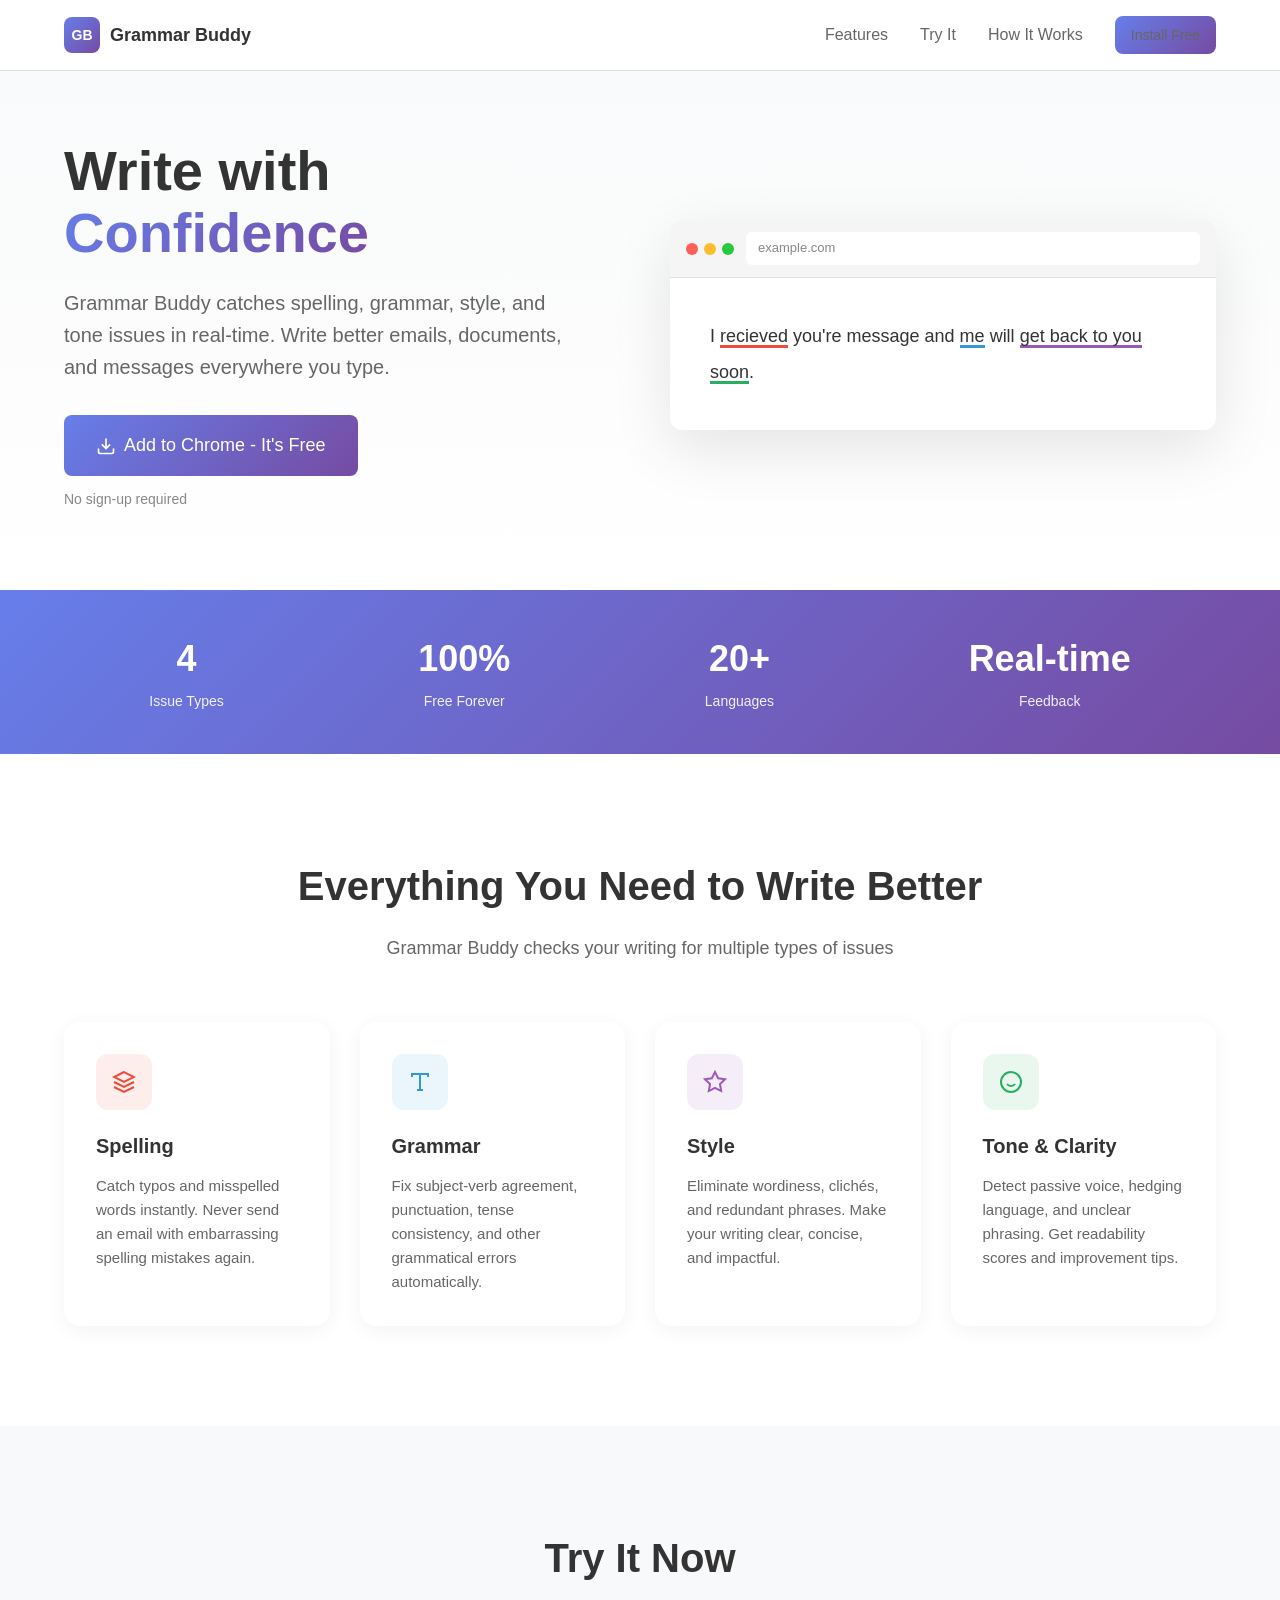
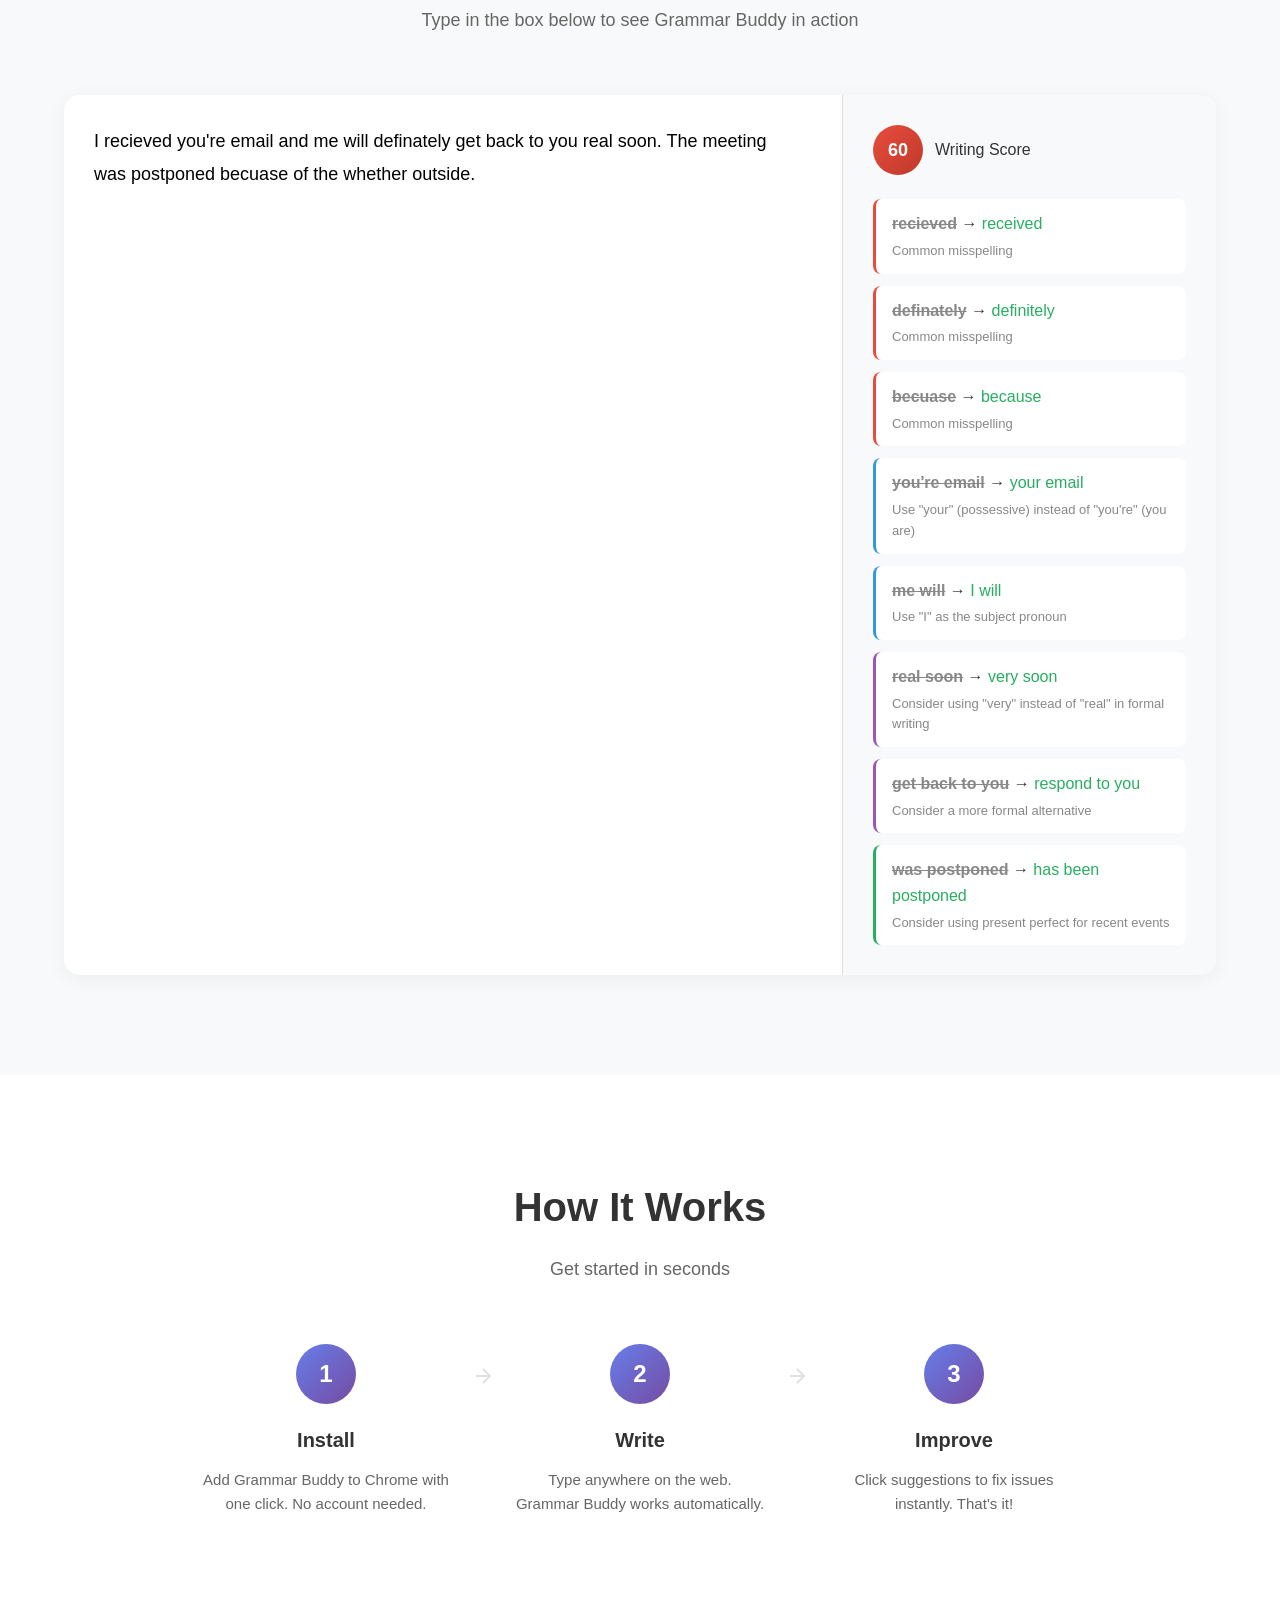
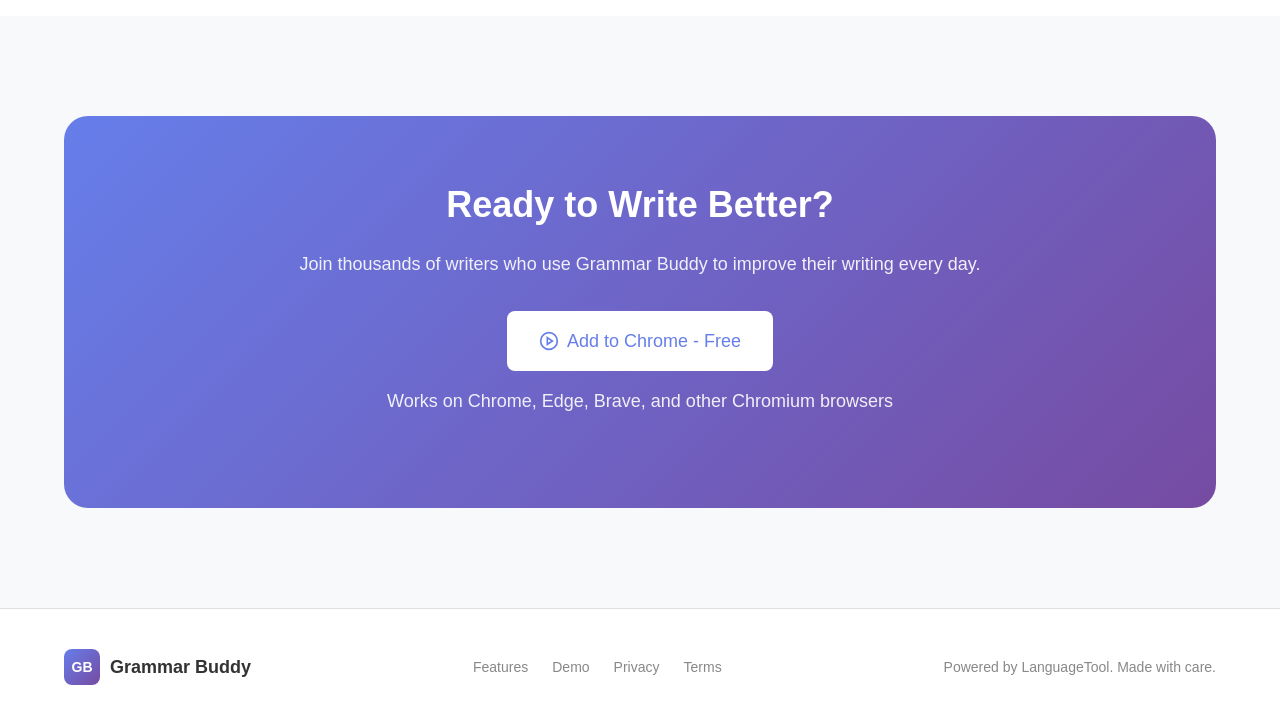
==== index.html @ 0e56cd04 "Fix Vercel deployment: add landing page to root - Copy landing page files to root for Vercel - Add v" ====
<!DOCTYPE html>
<html lang="en">
<head>
  <meta charset="UTF-8">
  <meta name="viewport" content="width=device-width, initial-scale=1.0">
  <meta name="description" content="Grammar Buddy - Your AI-powered writing assistant. Get real-time grammar, spelling, style, and tone suggestions as you type.">
  <title>Grammar Buddy - AI Writing Assistant</title>
  <link rel="stylesheet" href="styles.css">
  <link rel="icon" type="image/svg+xml" href="assets/favicon.svg">
</head>
<body>
  <!-- Navigation -->
  <nav class="navbar">
    <div class="container">
      <div class="nav-brand">
        <span class="nav-logo">GB</span>
        <span class="nav-title">Grammar Buddy</span>
      </div>
      <div class="nav-links">
        <a href="#features">Features</a>
        <a href="#demo">Try It</a>
        <a href="#how-it-works">How It Works</a>
        <a href="#install" class="btn btn-primary btn-sm">Install Free</a>
      </div>
    </div>
  </nav>

  <!-- Hero Section -->
  <header class="hero">
    <div class="container">
      <div class="hero-content">
        <h1 class="hero-title">
          Write with <span class="gradient-text">Confidence</span>
        </h1>
        <p class="hero-subtitle">
          Grammar Buddy catches spelling, grammar, style, and tone issues in real-time.
          Write better emails, documents, and messages everywhere you type.
        </p>
        <div class="hero-cta">
          <a href="#install" class="btn btn-primary btn-lg">
            <svg width="20" height="20" viewBox="0 0 24 24" fill="none" stroke="currentColor" stroke-width="2">
              <path d="M21 15v4a2 2 0 0 1-2 2H5a2 2 0 0 1-2-2v-4"></path>
              <polyline points="7 10 12 15 17 10"></polyline>
              <line x1="12" y1="15" x2="12" y2="3"></line>
            </svg>
            Add to Chrome - It's Free
          </a>
          <span class="hero-note">No sign-up required</span>
        </div>
      </div>
      <div class="hero-visual">
        <div class="browser-mockup">
          <div class="browser-header">
            <div class="browser-dots">
              <span></span><span></span><span></span>
            </div>
            <div class="browser-address">example.com</div>
          </div>
          <div class="browser-content">
            <div class="demo-text">
              <span>I </span><span class="error spelling" data-tooltip="Spelling: Did you mean 'received'?">recieved</span><span> you're message and </span><span class="error grammar" data-tooltip="Grammar: Use 'I' instead of 'me'">me</span><span> will </span><span class="error style" data-tooltip="Style: Consider 'respond' instead">get back to you</span><span> </span><span class="error tone" data-tooltip="Tone: Add urgency">soon</span><span>.</span>
            </div>
          </div>
        </div>
      </div>
    </div>
  </header>

  <!-- Stats Bar -->
  <section class="stats-bar">
    <div class="container">
      <div class="stat">
        <span class="stat-number">4</span>
        <span class="stat-label">Issue Types</span>
      </div>
      <div class="stat">
        <span class="stat-number">100%</span>
        <span class="stat-label">Free Forever</span>
      </div>
      <div class="stat">
        <span class="stat-number">20+</span>
        <span class="stat-label">Languages</span>
      </div>
      <div class="stat">
        <span class="stat-number">Real-time</span>
        <span class="stat-label">Feedback</span>
      </div>
    </div>
  </section>

  <!-- Features Section -->
  <section id="features" class="features">
    <div class="container">
      <div class="section-header">
        <h2>Everything You Need to Write Better</h2>
        <p>Grammar Buddy checks your writing for multiple types of issues</p>
      </div>
      <div class="features-grid">
        <div class="feature-card">
          <div class="feature-icon spelling">
            <svg width="24" height="24" viewBox="0 0 24 24" fill="none" stroke="currentColor" stroke-width="2">
              <path d="M12 2L2 7l10 5 10-5-10-5z"></path>
              <path d="M2 17l10 5 10-5"></path>
              <path d="M2 12l10 5 10-5"></path>
            </svg>
          </div>
          <h3>Spelling</h3>
          <p>Catch typos and misspelled words instantly. Never send an email with embarrassing spelling mistakes again.</p>
        </div>
        <div class="feature-card">
          <div class="feature-icon grammar">
            <svg width="24" height="24" viewBox="0 0 24 24" fill="none" stroke="currentColor" stroke-width="2">
              <polyline points="4 7 4 4 20 4 20 7"></polyline>
              <line x1="9" y1="20" x2="15" y2="20"></line>
              <line x1="12" y1="4" x2="12" y2="20"></line>
            </svg>
          </div>
          <h3>Grammar</h3>
          <p>Fix subject-verb agreement, punctuation, tense consistency, and other grammatical errors automatically.</p>
        </div>
        <div class="feature-card">
          <div class="feature-icon style">
            <svg width="24" height="24" viewBox="0 0 24 24" fill="none" stroke="currentColor" stroke-width="2">
              <polygon points="12 2 15.09 8.26 22 9.27 17 14.14 18.18 21.02 12 17.77 5.82 21.02 7 14.14 2 9.27 8.91 8.26 12 2"></polygon>
            </svg>
          </div>
          <h3>Style</h3>
          <p>Eliminate wordiness, clichés, and redundant phrases. Make your writing clear, concise, and impactful.</p>
        </div>
        <div class="feature-card">
          <div class="feature-icon tone">
            <svg width="24" height="24" viewBox="0 0 24 24" fill="none" stroke="currentColor" stroke-width="2">
              <circle cx="12" cy="12" r="10"></circle>
              <path d="M8 14s1.5 2 4 2 4-2 4-2"></path>
              <line x1="9" y1="9" x2="9.01" y2="9"></line>
              <line x1="15" y1="9" x2="15.01" y2="9"></line>
            </svg>
          </div>
          <h3>Tone & Clarity</h3>
          <p>Detect passive voice, hedging language, and unclear phrasing. Get readability scores and improvement tips.</p>
        </div>
      </div>
    </div>
  </section>

  <!-- Interactive Demo -->
  <section id="demo" class="demo-section">
    <div class="container">
      <div class="section-header">
        <h2>Try It Now</h2>
        <p>Type in the box below to see Grammar Buddy in action</p>
      </div>
      <div class="demo-container">
        <div class="demo-editor">
          <textarea id="demoInput" placeholder="Start typing here to see grammar suggestions...">I recieved you're email and me will definately get back to you real soon. The meeting was postponed becuase of the whether outside.</textarea>
        </div>
        <div class="demo-results">
          <div class="results-header">
            <div class="score-badge" id="demoScore">85</div>
            <span>Writing Score</span>
          </div>
          <div class="results-list" id="resultsList">
            <!-- Results populated by JS -->
          </div>
        </div>
      </div>
    </div>
  </section>

  <!-- How It Works -->
  <section id="how-it-works" class="how-it-works">
    <div class="container">
      <div class="section-header">
        <h2>How It Works</h2>
        <p>Get started in seconds</p>
      </div>
      <div class="steps">
        <div class="step">
          <div class="step-number">1</div>
          <h3>Install</h3>
          <p>Add Grammar Buddy to Chrome with one click. No account needed.</p>
        </div>
        <div class="step-arrow">
          <svg width="24" height="24" viewBox="0 0 24 24" fill="none" stroke="currentColor" stroke-width="2">
            <line x1="5" y1="12" x2="19" y2="12"></line>
            <polyline points="12 5 19 12 12 19"></polyline>
          </svg>
        </div>
        <div class="step">
          <div class="step-number">2</div>
          <h3>Write</h3>
          <p>Type anywhere on the web. Grammar Buddy works automatically.</p>
        </div>
        <div class="step-arrow">
          <svg width="24" height="24" viewBox="0 0 24 24" fill="none" stroke="currentColor" stroke-width="2">
            <line x1="5" y1="12" x2="19" y2="12"></line>
            <polyline points="12 5 19 12 12 19"></polyline>
          </svg>
        </div>
        <div class="step">
          <div class="step-number">3</div>
          <h3>Improve</h3>
          <p>Click suggestions to fix issues instantly. That's it!</p>
        </div>
      </div>
    </div>
  </section>

  <!-- Install CTA -->
  <section id="install" class="install-section">
    <div class="container">
      <div class="install-card">
        <h2>Ready to Write Better?</h2>
        <p>Join thousands of writers who use Grammar Buddy to improve their writing every day.</p>
        <a href="#" class="btn btn-primary btn-lg" id="installBtn">
          <svg width="20" height="20" viewBox="0 0 24 24" fill="none" stroke="currentColor" stroke-width="2">
            <circle cx="12" cy="12" r="10"></circle>
            <polygon points="10 8 16 12 10 16 10 8"></polygon>
          </svg>
          Add to Chrome - Free
        </a>
        <p class="install-note">Works on Chrome, Edge, Brave, and other Chromium browsers</p>
      </div>
    </div>
  </section>

  <!-- Footer -->
  <footer class="footer">
    <div class="container">
      <div class="footer-content">
        <div class="footer-brand">
          <span class="nav-logo">GB</span>
          <span class="nav-title">Grammar Buddy</span>
        </div>
        <div class="footer-links">
          <a href="#features">Features</a>
          <a href="#demo">Demo</a>
          <a href="#">Privacy</a>
          <a href="#">Terms</a>
        </div>
        <div class="footer-copy">
          <p>Powered by LanguageTool. Made with care.</p>
        </div>
      </div>
    </div>
  </footer>

  <script src="script.js"></script>
</body>
</html>
---- styles.css ----
/* Grammar Buddy Landing Page Styles */

:root {
  --primary: #667eea;
  --primary-dark: #764ba2;
  --spelling: #e74c3c;
  --grammar: #3498db;
  --style: #9b59b6;
  --tone: #27ae60;
  --text: #333;
  --text-light: #666;
  --text-muted: #888;
  --bg: #ffffff;
  --bg-alt: #f8f9fa;
  --border: #e0e0e0;
}

* {
  margin: 0;
  padding: 0;
  box-sizing: border-box;
}

html {
  scroll-behavior: smooth;
}

body {
  font-family: -apple-system, BlinkMacSystemFont, 'Segoe UI', Roboto, Oxygen, Ubuntu, sans-serif;
  color: var(--text);
  line-height: 1.6;
  background: var(--bg);
}

.container {
  max-width: 1200px;
  margin: 0 auto;
  padding: 0 24px;
}

/* Buttons */
.btn {
  display: inline-flex;
  align-items: center;
  gap: 8px;
  padding: 12px 24px;
  border-radius: 8px;
  font-size: 16px;
  font-weight: 500;
  text-decoration: none;
  cursor: pointer;
  transition: all 0.2s ease;
  border: none;
}

.btn-primary {
  background: linear-gradient(135deg, var(--primary), var(--primary-dark));
  color: white;
}

.btn-primary:hover {
  transform: translateY(-2px);
  box-shadow: 0 8px 24px rgba(102, 126, 234, 0.4);
}

.btn-lg {
  padding: 16px 32px;
  font-size: 18px;
}

.btn-sm {
  padding: 8px 16px;
  font-size: 14px;
}

.gradient-text {
  background: linear-gradient(135deg, var(--primary), var(--primary-dark));
  -webkit-background-clip: text;
  -webkit-text-fill-color: transparent;
  background-clip: text;
}

/* Navigation */
.navbar {
  position: fixed;
  top: 0;
  left: 0;
  right: 0;
  background: rgba(255, 255, 255, 0.95);
  backdrop-filter: blur(10px);
  z-index: 1000;
  border-bottom: 1px solid var(--border);
}

.navbar .container {
  display: flex;
  justify-content: space-between;
  align-items: center;
  height: 70px;
}

.nav-brand {
  display: flex;
  align-items: center;
  gap: 10px;
}

.nav-logo {
  width: 36px;
  height: 36px;
  background: linear-gradient(135deg, var(--primary), var(--primary-dark));
  border-radius: 8px;
  display: flex;
  align-items: center;
  justify-content: center;
  color: white;
  font-weight: 700;
  font-size: 14px;
}

.nav-title {
  font-size: 18px;
  font-weight: 600;
}

.nav-links {
  display: flex;
  align-items: center;
  gap: 32px;
}

.nav-links a {
  text-decoration: none;
  color: var(--text-light);
  font-weight: 500;
  transition: color 0.2s ease;
}

.nav-links a:hover {
  color: var(--primary);
}

/* Hero */
.hero {
  padding: 140px 0 80px;
  background: linear-gradient(180deg, var(--bg-alt) 0%, var(--bg) 100%);
}

.hero .container {
  display: grid;
  grid-template-columns: 1fr 1fr;
  gap: 60px;
  align-items: center;
}

.hero-title {
  font-size: 56px;
  font-weight: 700;
  line-height: 1.1;
  margin-bottom: 24px;
}

.hero-subtitle {
  font-size: 20px;
  color: var(--text-light);
  margin-bottom: 32px;
  max-width: 500px;
}

.hero-cta {
  display: flex;
  flex-direction: column;
  align-items: flex-start;
  gap: 12px;
}

.hero-note {
  font-size: 14px;
  color: var(--text-muted);
}

/* Browser Mockup */
.browser-mockup {
  background: white;
  border-radius: 12px;
  box-shadow: 0 20px 60px rgba(0, 0, 0, 0.1);
  overflow: hidden;
}

.browser-header {
  background: #f5f5f5;
  padding: 12px 16px;
  display: flex;
  align-items: center;
  gap: 12px;
  border-bottom: 1px solid var(--border);
}

.browser-dots {
  display: flex;
  gap: 6px;
}

.browser-dots span {
  width: 12px;
  height: 12px;
  border-radius: 50%;
  background: #ddd;
}

.browser-dots span:nth-child(1) { background: #ff5f56; }
.browser-dots span:nth-child(2) { background: #ffbd2e; }
.browser-dots span:nth-child(3) { background: #27c93f; }

.browser-address {
  flex: 1;
  background: white;
  padding: 6px 12px;
  border-radius: 6px;
  font-size: 13px;
  color: var(--text-muted);
}

.browser-content {
  padding: 40px;
}

.demo-text {
  font-size: 18px;
  line-height: 2;
}

.demo-text .error {
  position: relative;
  cursor: pointer;
  padding-bottom: 2px;
}

.demo-text .error.spelling {
  background: linear-gradient(to bottom, transparent 85%, var(--spelling) 85%);
}

.demo-text .error.grammar {
  background: linear-gradient(to bottom, transparent 85%, var(--grammar) 85%);
}

.demo-text .error.style {
  background: linear-gradient(to bottom, transparent 85%, var(--style) 85%);
}

.demo-text .error.tone {
  background: linear-gradient(to bottom, transparent 85%, var(--tone) 85%);
}

.demo-text .error::after {
  content: attr(data-tooltip);
  position: absolute;
  bottom: 100%;
  left: 50%;
  transform: translateX(-50%);
  background: #333;
  color: white;
  padding: 8px 12px;
  border-radius: 6px;
  font-size: 13px;
  white-space: nowrap;
  opacity: 0;
  visibility: hidden;
  transition: all 0.2s ease;
  z-index: 10;
}

.demo-text .error:hover::after {
  opacity: 1;
  visibility: visible;
  bottom: calc(100% + 8px);
}

/* Stats Bar */
.stats-bar {
  background: linear-gradient(135deg, var(--primary), var(--primary-dark));
  padding: 40px 0;
}

.stats-bar .container {
  display: flex;
  justify-content: space-around;
  flex-wrap: wrap;
  gap: 24px;
}

.stat {
  text-align: center;
  color: white;
}

.stat-number {
  display: block;
  font-size: 36px;
  font-weight: 700;
}

.stat-label {
  font-size: 14px;
  opacity: 0.9;
}

/* Features */
.features {
  padding: 100px 0;
}

.section-header {
  text-align: center;
  margin-bottom: 60px;
}

.section-header h2 {
  font-size: 40px;
  font-weight: 700;
  margin-bottom: 16px;
}

.section-header p {
  font-size: 18px;
  color: var(--text-light);
}

.features-grid {
  display: grid;
  grid-template-columns: repeat(4, 1fr);
  gap: 30px;
}

.feature-card {
  background: white;
  padding: 32px;
  border-radius: 16px;
  box-shadow: 0 4px 20px rgba(0, 0, 0, 0.05);
  transition: transform 0.2s ease, box-shadow 0.2s ease;
}

.feature-card:hover {
  transform: translateY(-5px);
  box-shadow: 0 8px 30px rgba(0, 0, 0, 0.1);
}

.feature-icon {
  width: 56px;
  height: 56px;
  border-radius: 12px;
  display: flex;
  align-items: center;
  justify-content: center;
  margin-bottom: 20px;
}

.feature-icon.spelling { background: rgba(231, 76, 60, 0.1); color: var(--spelling); }
.feature-icon.grammar { background: rgba(52, 152, 219, 0.1); color: var(--grammar); }
.feature-icon.style { background: rgba(155, 89, 182, 0.1); color: var(--style); }
.feature-icon.tone { background: rgba(39, 174, 96, 0.1); color: var(--tone); }

.feature-card h3 {
  font-size: 20px;
  margin-bottom: 12px;
}

.feature-card p {
  font-size: 15px;
  color: var(--text-light);
  line-height: 1.6;
}

/* Demo Section */
.demo-section {
  padding: 100px 0;
  background: var(--bg-alt);
}

.demo-container {
  display: grid;
  grid-template-columns: 2fr 1fr;
  gap: 30px;
  background: white;
  border-radius: 16px;
  overflow: hidden;
  box-shadow: 0 4px 20px rgba(0, 0, 0, 0.05);
}

.demo-editor {
  padding: 0;
}

.demo-editor textarea {
  width: 100%;
  height: 300px;
  padding: 30px;
  border: none;
  font-size: 18px;
  line-height: 1.8;
  resize: none;
  font-family: inherit;
}

.demo-editor textarea:focus {
  outline: none;
}

.demo-results {
  background: var(--bg-alt);
  padding: 30px;
  border-left: 1px solid var(--border);
}

.results-header {
  display: flex;
  align-items: center;
  gap: 12px;
  margin-bottom: 24px;
}

.score-badge {
  width: 50px;
  height: 50px;
  background: linear-gradient(135deg, var(--primary), var(--primary-dark));
  border-radius: 50%;
  display: flex;
  align-items: center;
  justify-content: center;
  color: white;
  font-weight: 700;
  font-size: 18px;
}

.results-list {
  display: flex;
  flex-direction: column;
  gap: 12px;
}

.result-item {
  background: white;
  padding: 12px 16px;
  border-radius: 8px;
  border-left: 3px solid;
  cursor: pointer;
  transition: transform 0.2s ease;
}

.result-item:hover {
  transform: translateX(4px);
}

.result-item.spelling { border-left-color: var(--spelling); }
.result-item.grammar { border-left-color: var(--grammar); }
.result-item.style { border-left-color: var(--style); }
.result-item.tone { border-left-color: var(--tone); }

.result-item .error-word {
  font-weight: 600;
  text-decoration: line-through;
  color: var(--text-muted);
}

.result-item .suggestion {
  color: var(--tone);
  font-weight: 500;
}

.result-item .message {
  font-size: 13px;
  color: var(--text-muted);
  margin-top: 4px;
}

/* How It Works */
.how-it-works {
  padding: 100px 0;
}

.steps {
  display: flex;
  justify-content: center;
  align-items: flex-start;
  gap: 20px;
}

.step {
  text-align: center;
  max-width: 250px;
}

.step-number {
  width: 60px;
  height: 60px;
  background: linear-gradient(135deg, var(--primary), var(--primary-dark));
  border-radius: 50%;
  display: flex;
  align-items: center;
  justify-content: center;
  color: white;
  font-size: 24px;
  font-weight: 700;
  margin: 0 auto 20px;
}

.step h3 {
  font-size: 20px;
  margin-bottom: 12px;
}

.step p {
  font-size: 15px;
  color: var(--text-light);
}

.step-arrow {
  display: flex;
  align-items: center;
  padding-top: 20px;
  color: var(--border);
}

/* Install Section */
.install-section {
  padding: 100px 0;
  background: var(--bg-alt);
}

.install-card {
  background: linear-gradient(135deg, var(--primary), var(--primary-dark));
  padding: 60px;
  border-radius: 24px;
  text-align: center;
  color: white;
}

.install-card h2 {
  font-size: 36px;
  margin-bottom: 16px;
}

.install-card > p {
  font-size: 18px;
  opacity: 0.9;
  margin-bottom: 32px;
}

.install-card .btn {
  background: white;
  color: var(--primary);
}

.install-card .btn:hover {
  box-shadow: 0 8px 24px rgba(0, 0, 0, 0.2);
}

.install-note {
  font-size: 14px;
  opacity: 0.8;
  margin-top: 16px;
}

/* Footer */
.footer {
  padding: 40px 0;
  border-top: 1px solid var(--border);
}

.footer-content {
  display: flex;
  justify-content: space-between;
  align-items: center;
  flex-wrap: wrap;
  gap: 24px;
}

.footer-brand {
  display: flex;
  align-items: center;
  gap: 10px;
}

.footer-links {
  display: flex;
  gap: 24px;
}

.footer-links a {
  text-decoration: none;
  color: var(--text-muted);
  font-size: 14px;
  transition: color 0.2s ease;
}

.footer-links a:hover {
  color: var(--primary);
}

.footer-copy {
  font-size: 14px;
  color: var(--text-muted);
}

/* Responsive */
@media (max-width: 1024px) {
  .features-grid {
    grid-template-columns: repeat(2, 1fr);
  }

  .demo-container {
    grid-template-columns: 1fr;
  }

  .demo-results {
    border-left: none;
    border-top: 1px solid var(--border);
  }
}

@media (max-width: 768px) {
  .hero .container {
    grid-template-columns: 1fr;
    text-align: center;
  }

  .hero-title {
    font-size: 40px;
  }

  .hero-subtitle {
    margin-left: auto;
    margin-right: auto;
  }

  .hero-cta {
    align-items: center;
  }

  .hero-visual {
    display: none;
  }

  .nav-links a:not(.btn) {
    display: none;
  }

  .features-grid {
    grid-template-columns: 1fr;
  }

  .steps {
    flex-direction: column;
    align-items: center;
  }

  .step-arrow {
    transform: rotate(90deg);
    padding: 10px 0;
  }

  .footer-content {
    flex-direction: column;
    text-align: center;
  }
}
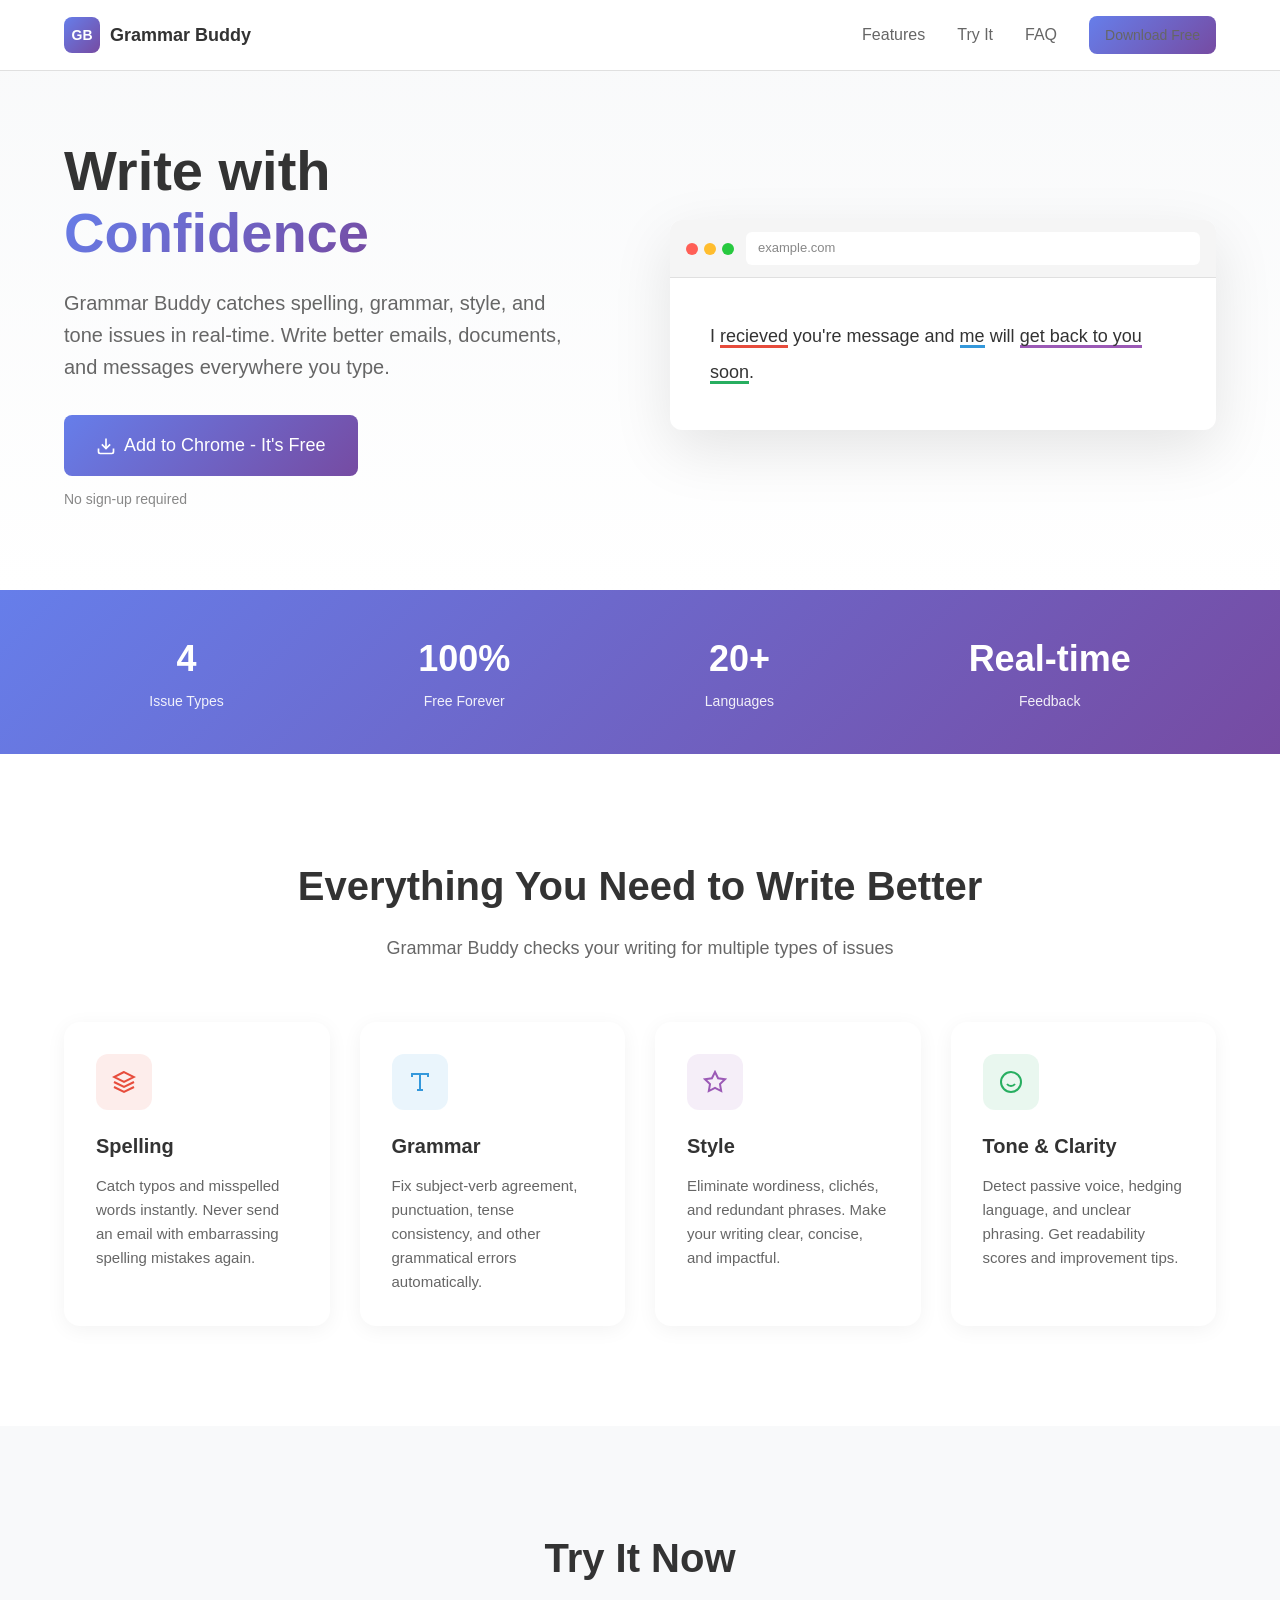
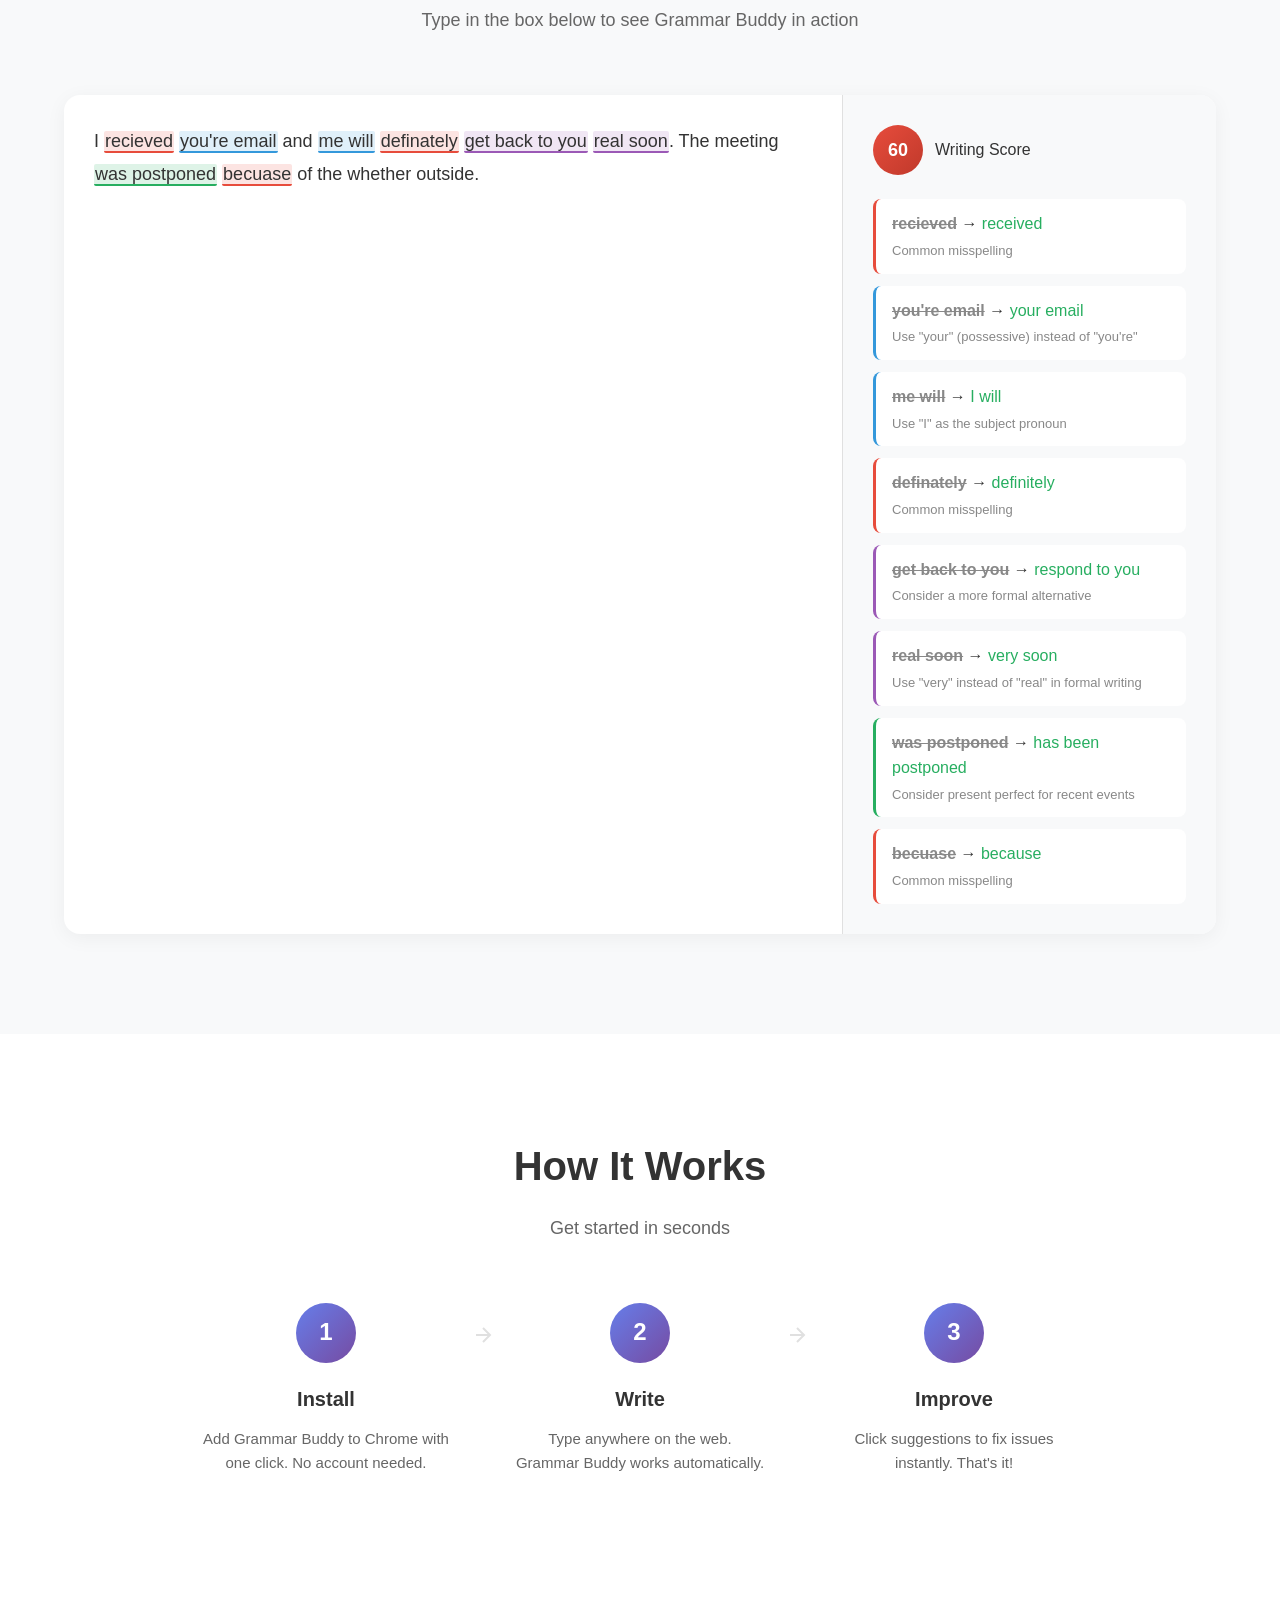
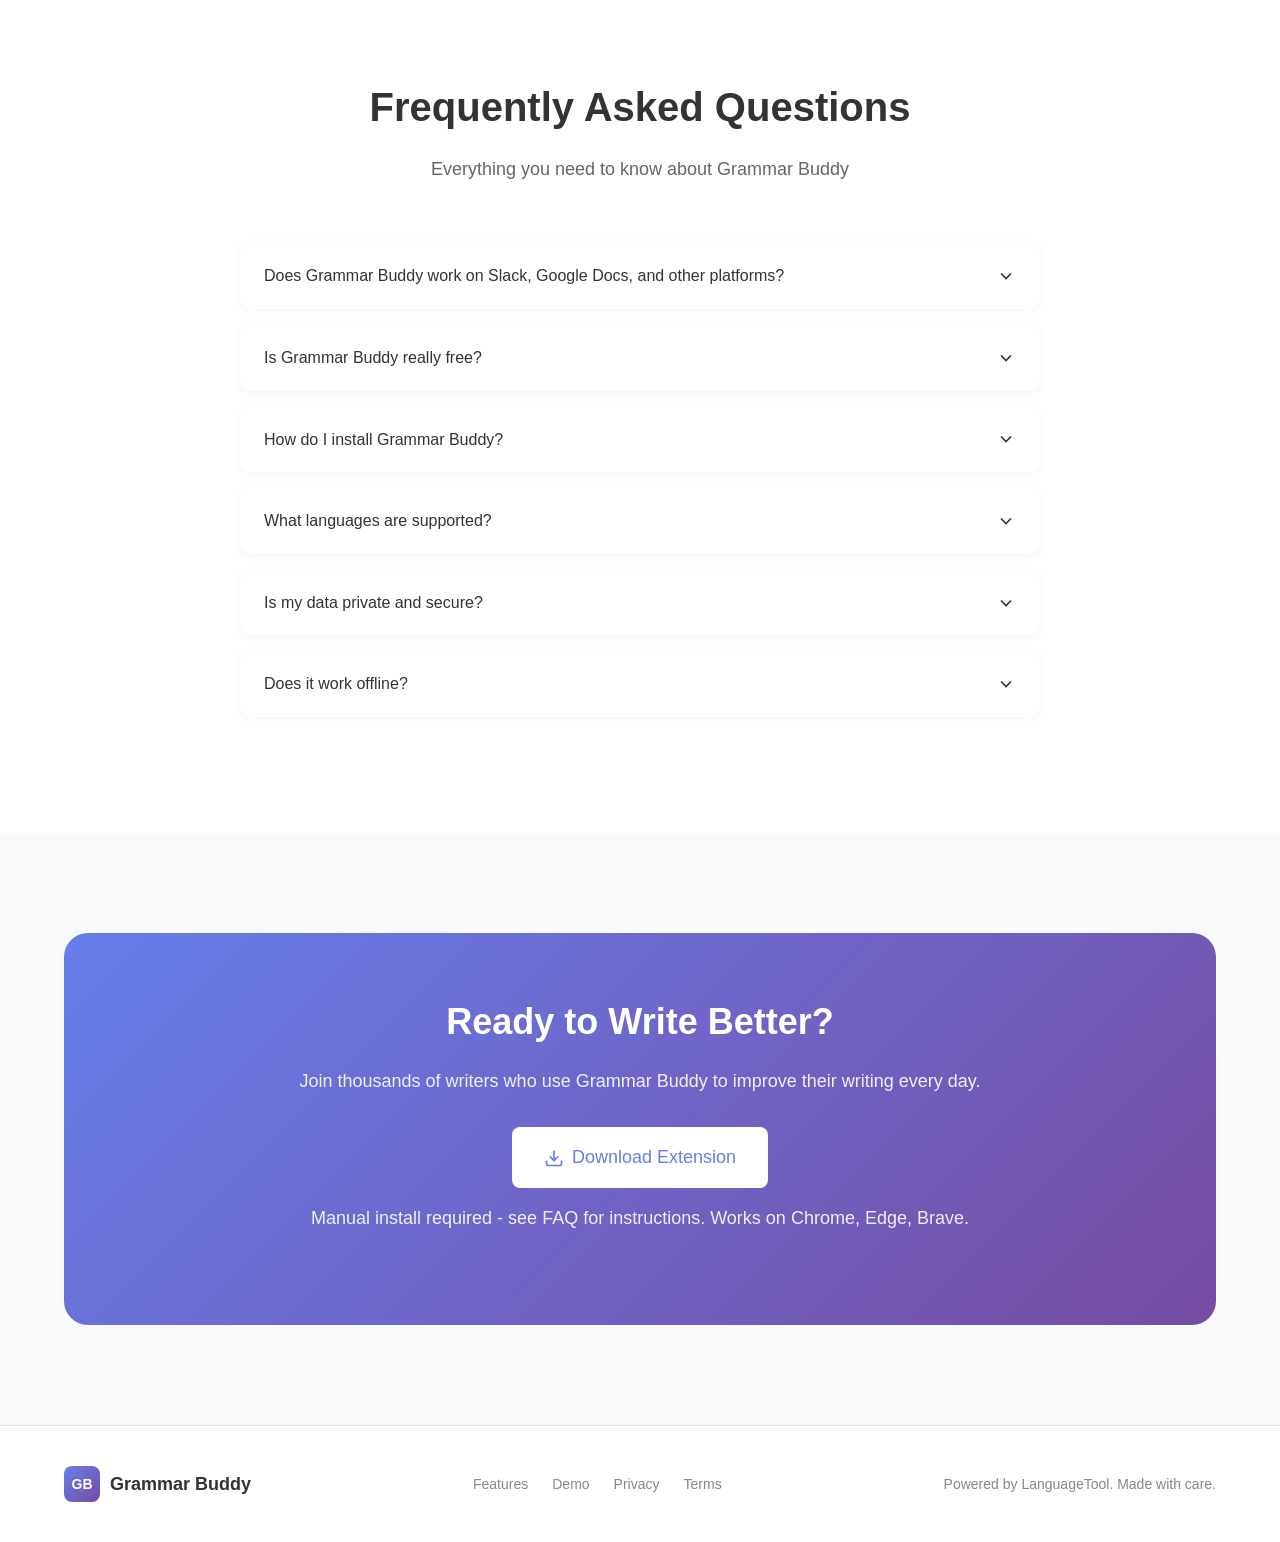
==== commit 5e98e19a: "Add interactive demo highlighting, FAQ section, and direct download - Fix demo to highlight errors i" ====
--- a/index.html
+++ b/index.html
@@ -19,8 +19,8 @@
       <div class="nav-links">
         <a href="#features">Features</a>
         <a href="#demo">Try It</a>
-        <a href="#how-it-works">How It Works</a>
-        <a href="#install" class="btn btn-primary btn-sm">Install Free</a>
+        <a href="#faq">FAQ</a>
+        <a href="#install" class="btn btn-primary btn-sm">Download Free</a>
       </div>
     </div>
   </nav>
@@ -152,7 +152,7 @@
       </div>
       <div class="demo-container">
         <div class="demo-editor">
-          <textarea id="demoInput" placeholder="Start typing here to see grammar suggestions...">I recieved you're email and me will definately get back to you real soon. The meeting was postponed becuase of the whether outside.</textarea>
+          <div id="demoInput" class="demo-editable" contenteditable="true" data-placeholder="Start typing here to see grammar suggestions...">I recieved you're email and me will definately get back to you real soon. The meeting was postponed becuase of the whether outside.</div>
         </div>
         <div class="demo-results">
           <div class="results-header">
@@ -206,20 +206,114 @@
     </div>
   </section>
 
+  <!-- FAQ Section -->
+  <section id="faq" class="faq-section">
+    <div class="container">
+      <div class="section-header">
+        <h2>Frequently Asked Questions</h2>
+        <p>Everything you need to know about Grammar Buddy</p>
+      </div>
+      <div class="faq-list">
+        <div class="faq-item">
+          <div class="faq-question">
+            <span>Does Grammar Buddy work on Slack, Google Docs, and other platforms?</span>
+            <svg class="faq-icon" width="20" height="20" viewBox="0 0 24 24" fill="none" stroke="currentColor" stroke-width="2">
+              <polyline points="6 9 12 15 18 9"></polyline>
+            </svg>
+          </div>
+          <div class="faq-answer">
+            <p>Yes! Grammar Buddy works on virtually any website where you can type text, including:</p>
+            <ul>
+              <li><strong>Slack</strong> - Works in message boxes and threads</li>
+              <li><strong>Google Docs</strong> - Works in the document editor</li>
+              <li><strong>Gmail</strong> - Works in email composition</li>
+              <li><strong>LinkedIn</strong> - Works in posts and messages</li>
+              <li><strong>Twitter/X</strong> - Works in tweet composer</li>
+              <li><strong>Any website</strong> with text inputs or editable areas</li>
+            </ul>
+          </div>
+        </div>
+        <div class="faq-item">
+          <div class="faq-question">
+            <span>Is Grammar Buddy really free?</span>
+            <svg class="faq-icon" width="20" height="20" viewBox="0 0 24 24" fill="none" stroke="currentColor" stroke-width="2">
+              <polyline points="6 9 12 15 18 9"></polyline>
+            </svg>
+          </div>
+          <div class="faq-answer">
+            <p>Yes, Grammar Buddy is completely free to use. We use the LanguageTool API which offers generous free usage limits. There are no hidden fees, subscriptions, or premium tiers.</p>
+          </div>
+        </div>
+        <div class="faq-item">
+          <div class="faq-question">
+            <span>How do I install Grammar Buddy?</span>
+            <svg class="faq-icon" width="20" height="20" viewBox="0 0 24 24" fill="none" stroke="currentColor" stroke-width="2">
+              <polyline points="6 9 12 15 18 9"></polyline>
+            </svg>
+          </div>
+          <div class="faq-answer">
+            <p>Since Grammar Buddy isn't on the Chrome Web Store yet, you can install it manually:</p>
+            <ol>
+              <li>Click "Download Extension" to get the ZIP file</li>
+              <li>Extract the ZIP file to a folder on your computer</li>
+              <li>Open Chrome and go to <code>chrome://extensions</code></li>
+              <li>Enable "Developer mode" in the top right</li>
+              <li>Click "Load unpacked" and select the <code>extension</code> folder</li>
+            </ol>
+          </div>
+        </div>
+        <div class="faq-item">
+          <div class="faq-question">
+            <span>What languages are supported?</span>
+            <svg class="faq-icon" width="20" height="20" viewBox="0 0 24 24" fill="none" stroke="currentColor" stroke-width="2">
+              <polyline points="6 9 12 15 18 9"></polyline>
+            </svg>
+          </div>
+          <div class="faq-answer">
+            <p>Grammar Buddy supports over 20 languages including English (US, UK, AU), German, French, Spanish, Portuguese, Dutch, Polish, Russian, and more. You can change the language in the extension settings.</p>
+          </div>
+        </div>
+        <div class="faq-item">
+          <div class="faq-question">
+            <span>Is my data private and secure?</span>
+            <svg class="faq-icon" width="20" height="20" viewBox="0 0 24 24" fill="none" stroke="currentColor" stroke-width="2">
+              <polyline points="6 9 12 15 18 9"></polyline>
+            </svg>
+          </div>
+          <div class="faq-answer">
+            <p>Your privacy is important to us. Grammar Buddy only sends text to LanguageTool's servers for grammar checking - no text is stored or logged. The extension doesn't collect any personal information or track your browsing activity.</p>
+          </div>
+        </div>
+        <div class="faq-item">
+          <div class="faq-question">
+            <span>Does it work offline?</span>
+            <svg class="faq-icon" width="20" height="20" viewBox="0 0 24 24" fill="none" stroke="currentColor" stroke-width="2">
+              <polyline points="6 9 12 15 18 9"></polyline>
+            </svg>
+          </div>
+          <div class="faq-answer">
+            <p>Grammar Buddy requires an internet connection to check your text using the LanguageTool API. However, your ignored words and settings are stored locally and will persist offline.</p>
+          </div>
+        </div>
+      </div>
+    </div>
+  </section>
+
   <!-- Install CTA -->
   <section id="install" class="install-section">
     <div class="container">
       <div class="install-card">
         <h2>Ready to Write Better?</h2>
         <p>Join thousands of writers who use Grammar Buddy to improve their writing every day.</p>
-        <a href="#" class="btn btn-primary btn-lg" id="installBtn">
+        <a href="https://github.com/draphael123/grammar-buddy/archive/refs/heads/main.zip" class="btn btn-primary btn-lg" id="installBtn">
           <svg width="20" height="20" viewBox="0 0 24 24" fill="none" stroke="currentColor" stroke-width="2">
-            <circle cx="12" cy="12" r="10"></circle>
-            <polygon points="10 8 16 12 10 16 10 8"></polygon>
+            <path d="M21 15v4a2 2 0 0 1-2 2H5a2 2 0 0 1-2-2v-4"></path>
+            <polyline points="7 10 12 15 17 10"></polyline>
+            <line x1="12" y1="15" x2="12" y2="3"></line>
           </svg>
-          Add to Chrome - Free
+          Download Extension
         </a>
-        <p class="install-note">Works on Chrome, Edge, Brave, and other Chromium browsers</p>
+        <p class="install-note">Manual install required - see FAQ for instructions. Works on Chrome, Edge, Brave.</p>
       </div>
     </div>
   </section>
--- a/styles.css
+++ b/styles.css
@@ -391,19 +391,77 @@
   padding: 0;
 }
 
-.demo-editor textarea {
+.demo-editable {
   width: 100%;
-  height: 300px;
+  min-height: 300px;
   padding: 30px;
   border: none;
   font-size: 18px;
   line-height: 1.8;
-  resize: none;
   font-family: inherit;
-}
-
-.demo-editor textarea:focus {
   outline: none;
+  white-space: pre-wrap;
+  word-wrap: break-word;
+}
+
+.demo-editable:empty::before {
+  content: attr(data-placeholder);
+  color: var(--text-muted);
+}
+
+.demo-editable .error {
+  position: relative;
+  cursor: pointer;
+  border-radius: 2px;
+  padding: 0 1px;
+}
+
+.demo-editable .error.spelling {
+  background: rgba(231, 76, 60, 0.15);
+  border-bottom: 2px solid var(--spelling);
+}
+
+.demo-editable .error.grammar {
+  background: rgba(52, 152, 219, 0.15);
+  border-bottom: 2px solid var(--grammar);
+}
+
+.demo-editable .error.style {
+  background: rgba(155, 89, 182, 0.15);
+  border-bottom: 2px solid var(--style);
+}
+
+.demo-editable .error.tone {
+  background: rgba(39, 174, 96, 0.15);
+  border-bottom: 2px solid var(--tone);
+}
+
+.demo-editable .error:hover {
+  filter: brightness(0.95);
+}
+
+.demo-editable .error::after {
+  content: attr(data-tooltip);
+  position: absolute;
+  bottom: calc(100% + 8px);
+  left: 50%;
+  transform: translateX(-50%);
+  background: #333;
+  color: white;
+  padding: 8px 12px;
+  border-radius: 6px;
+  font-size: 13px;
+  white-space: nowrap;
+  opacity: 0;
+  visibility: hidden;
+  transition: all 0.2s ease;
+  z-index: 100;
+  pointer-events: none;
+}
+
+.demo-editable .error:hover::after {
+  opacity: 1;
+  visibility: visible;
 }
 
 .demo-results {
@@ -521,6 +579,86 @@
   color: var(--border);
 }
 
+/* FAQ Section */
+.faq-section {
+  padding: 100px 0;
+}
+
+.faq-list {
+  max-width: 800px;
+  margin: 0 auto;
+}
+
+.faq-item {
+  background: white;
+  border-radius: 12px;
+  margin-bottom: 16px;
+  box-shadow: 0 2px 10px rgba(0, 0, 0, 0.05);
+  overflow: hidden;
+}
+
+.faq-question {
+  display: flex;
+  justify-content: space-between;
+  align-items: center;
+  padding: 20px 24px;
+  cursor: pointer;
+  font-weight: 500;
+  font-size: 16px;
+  transition: background 0.2s ease;
+}
+
+.faq-question:hover {
+  background: var(--bg-alt);
+}
+
+.faq-icon {
+  transition: transform 0.3s ease;
+  flex-shrink: 0;
+  margin-left: 16px;
+}
+
+.faq-item.open .faq-icon {
+  transform: rotate(180deg);
+}
+
+.faq-answer {
+  max-height: 0;
+  overflow: hidden;
+  transition: max-height 0.3s ease, padding 0.3s ease;
+  padding: 0 24px;
+}
+
+.faq-item.open .faq-answer {
+  max-height: 500px;
+  padding: 0 24px 20px;
+}
+
+.faq-answer p {
+  color: var(--text-light);
+  line-height: 1.7;
+  margin-bottom: 12px;
+}
+
+.faq-answer ul, .faq-answer ol {
+  color: var(--text-light);
+  padding-left: 24px;
+  margin-bottom: 12px;
+}
+
+.faq-answer li {
+  margin-bottom: 8px;
+  line-height: 1.6;
+}
+
+.faq-answer code {
+  background: var(--bg-alt);
+  padding: 2px 6px;
+  border-radius: 4px;
+  font-size: 14px;
+  color: var(--primary);
+}
+
 /* Install Section */
 .install-section {
   padding: 100px 0;
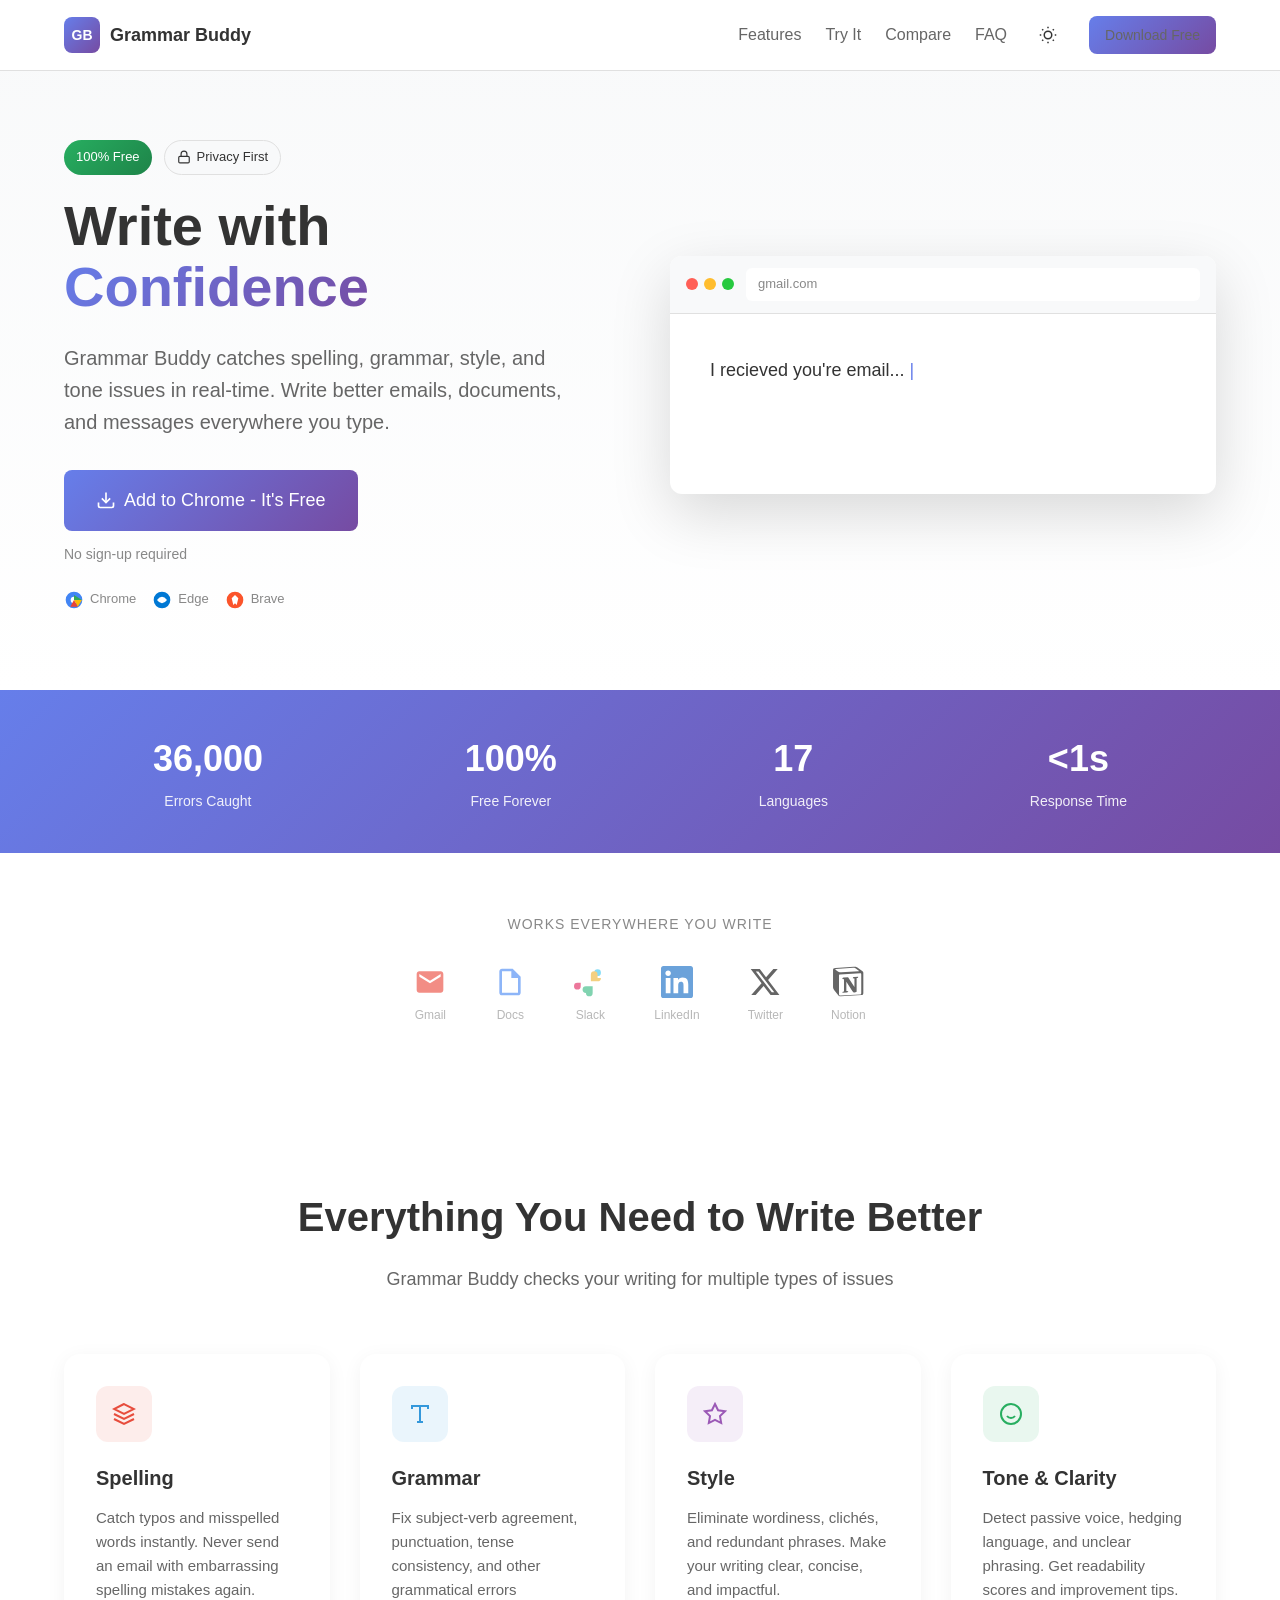
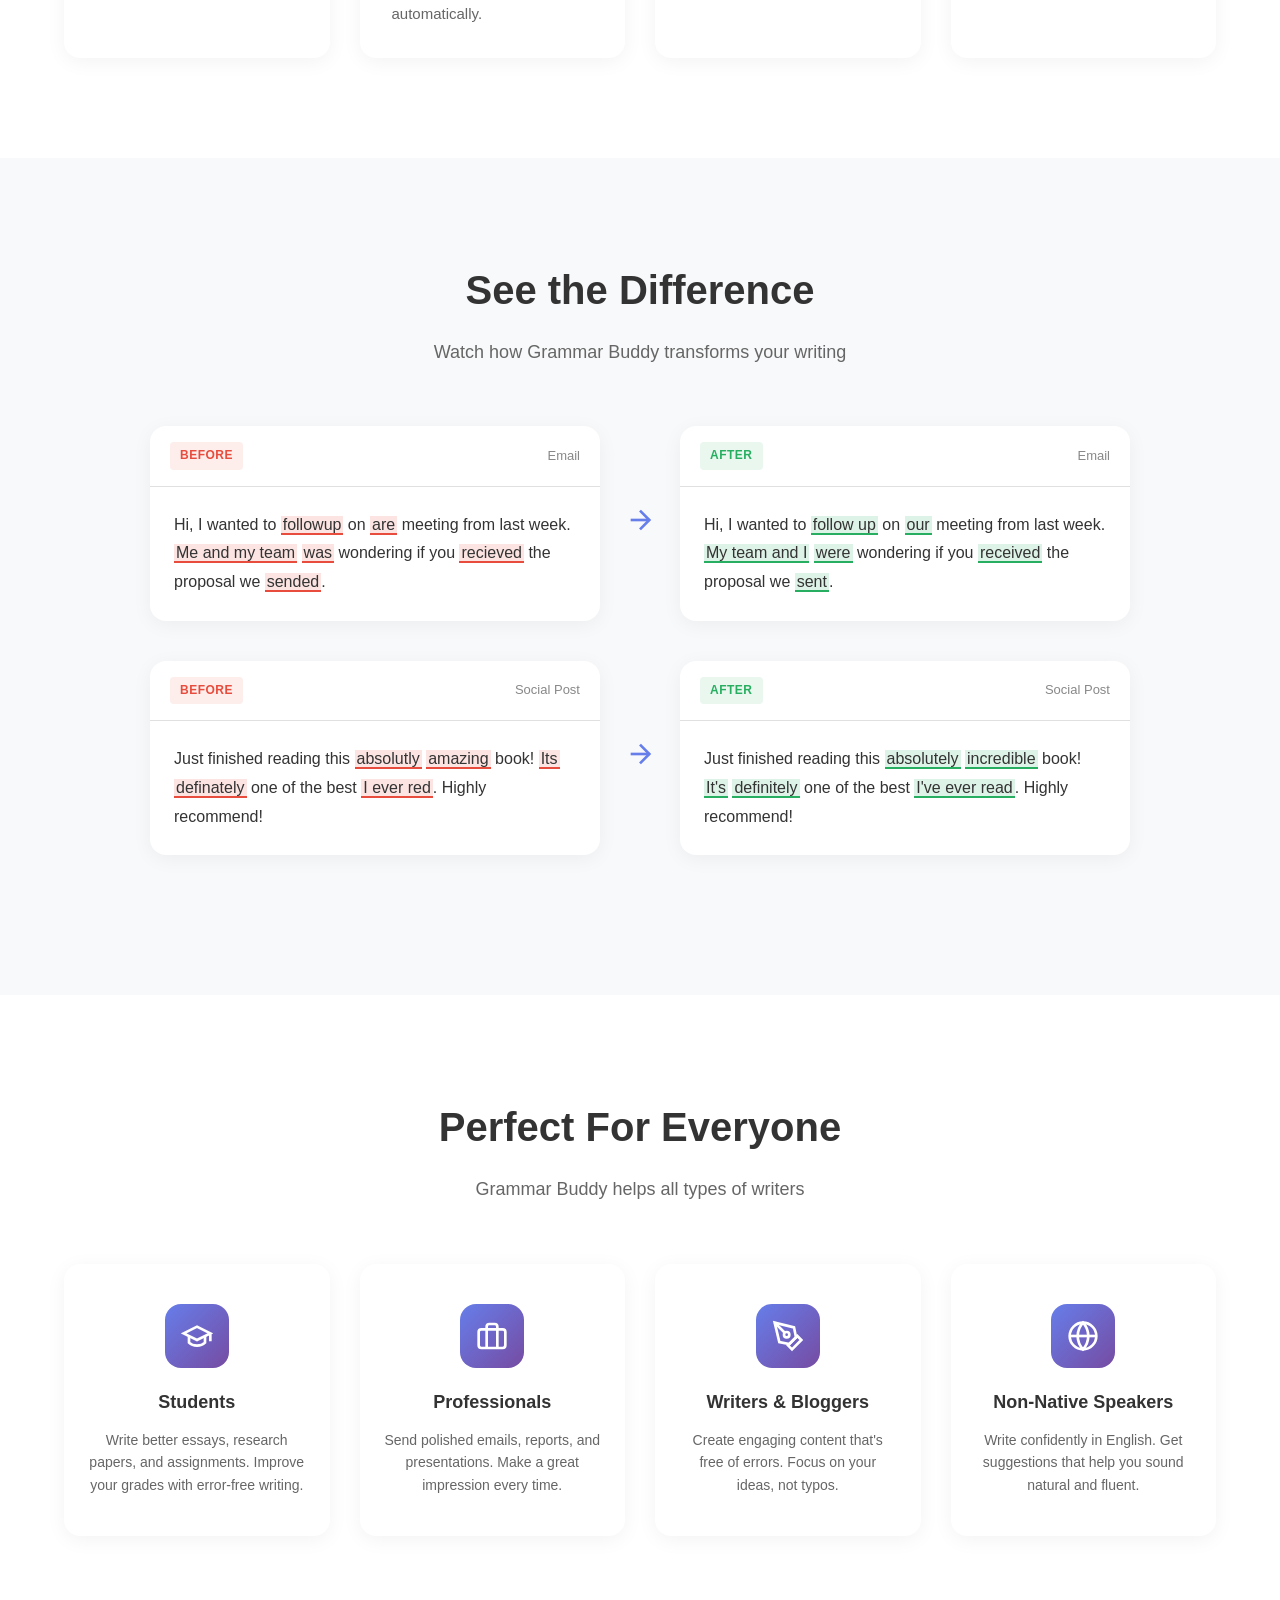
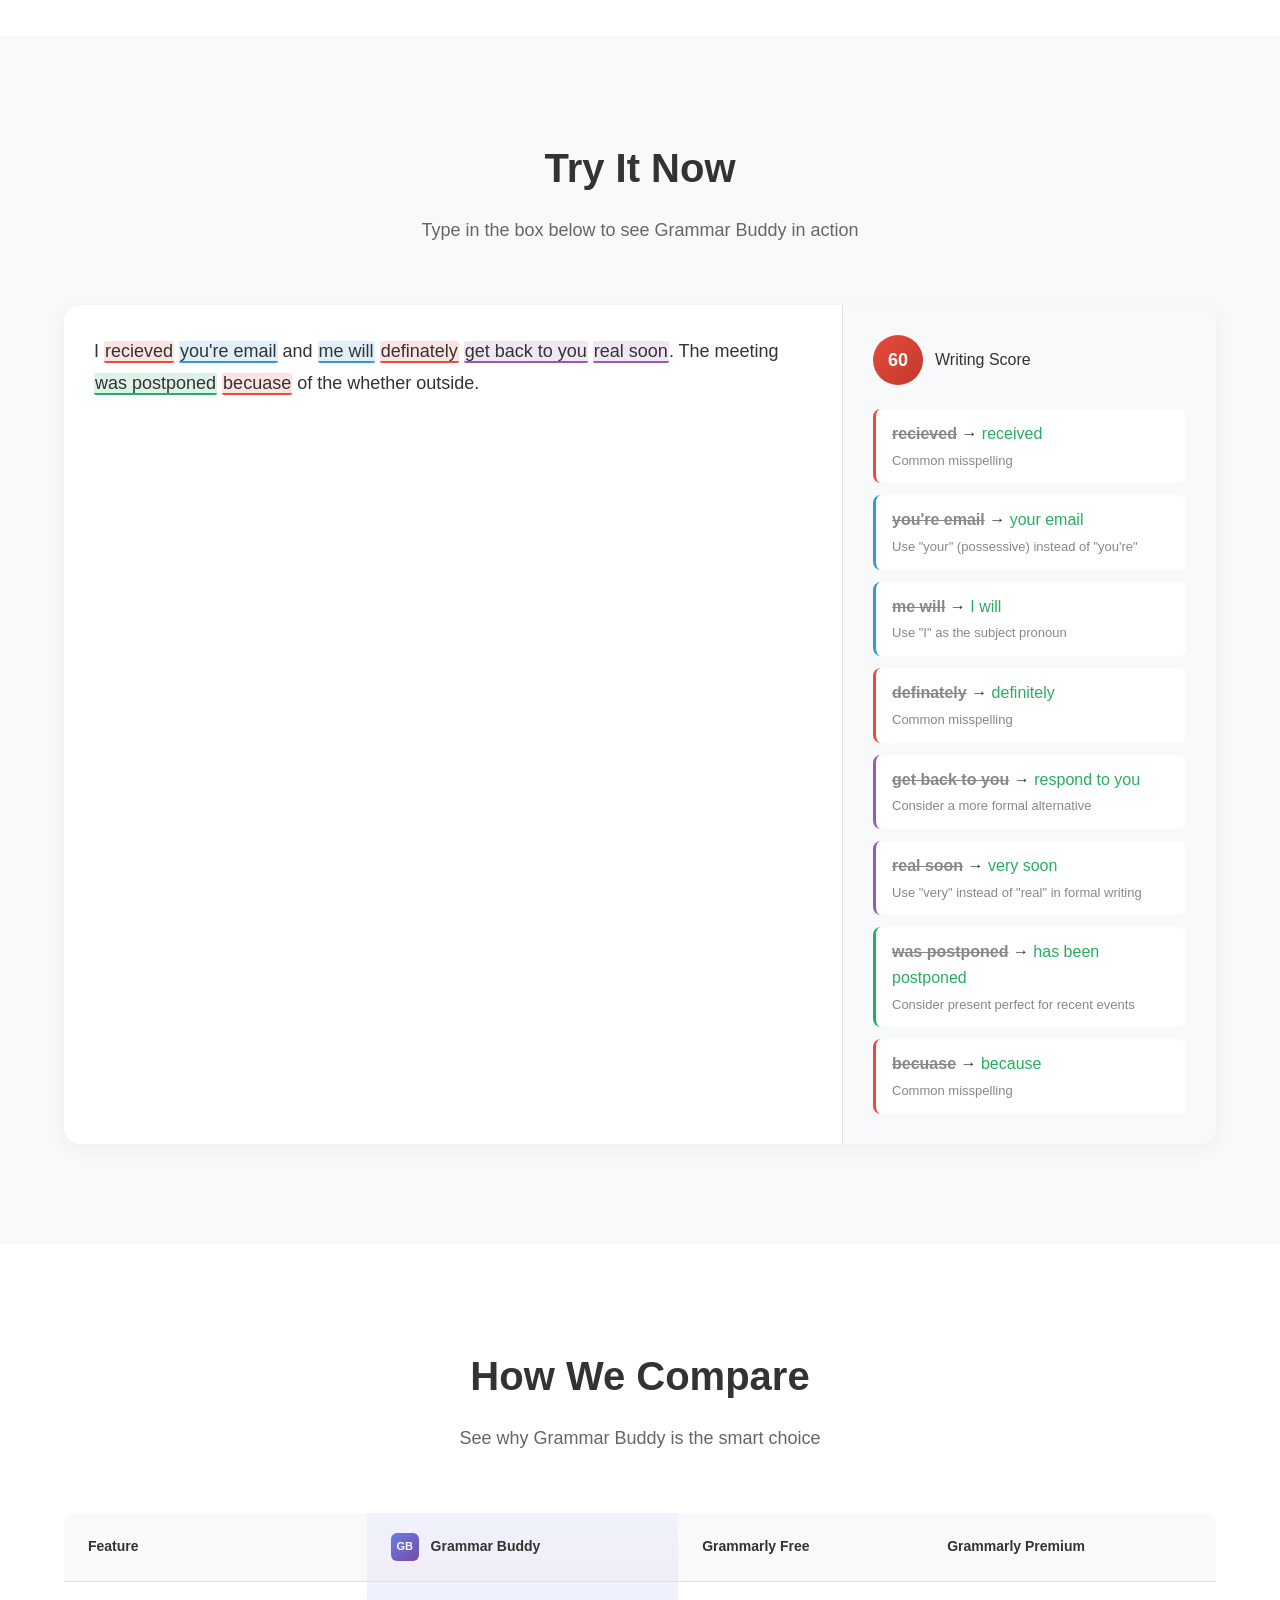
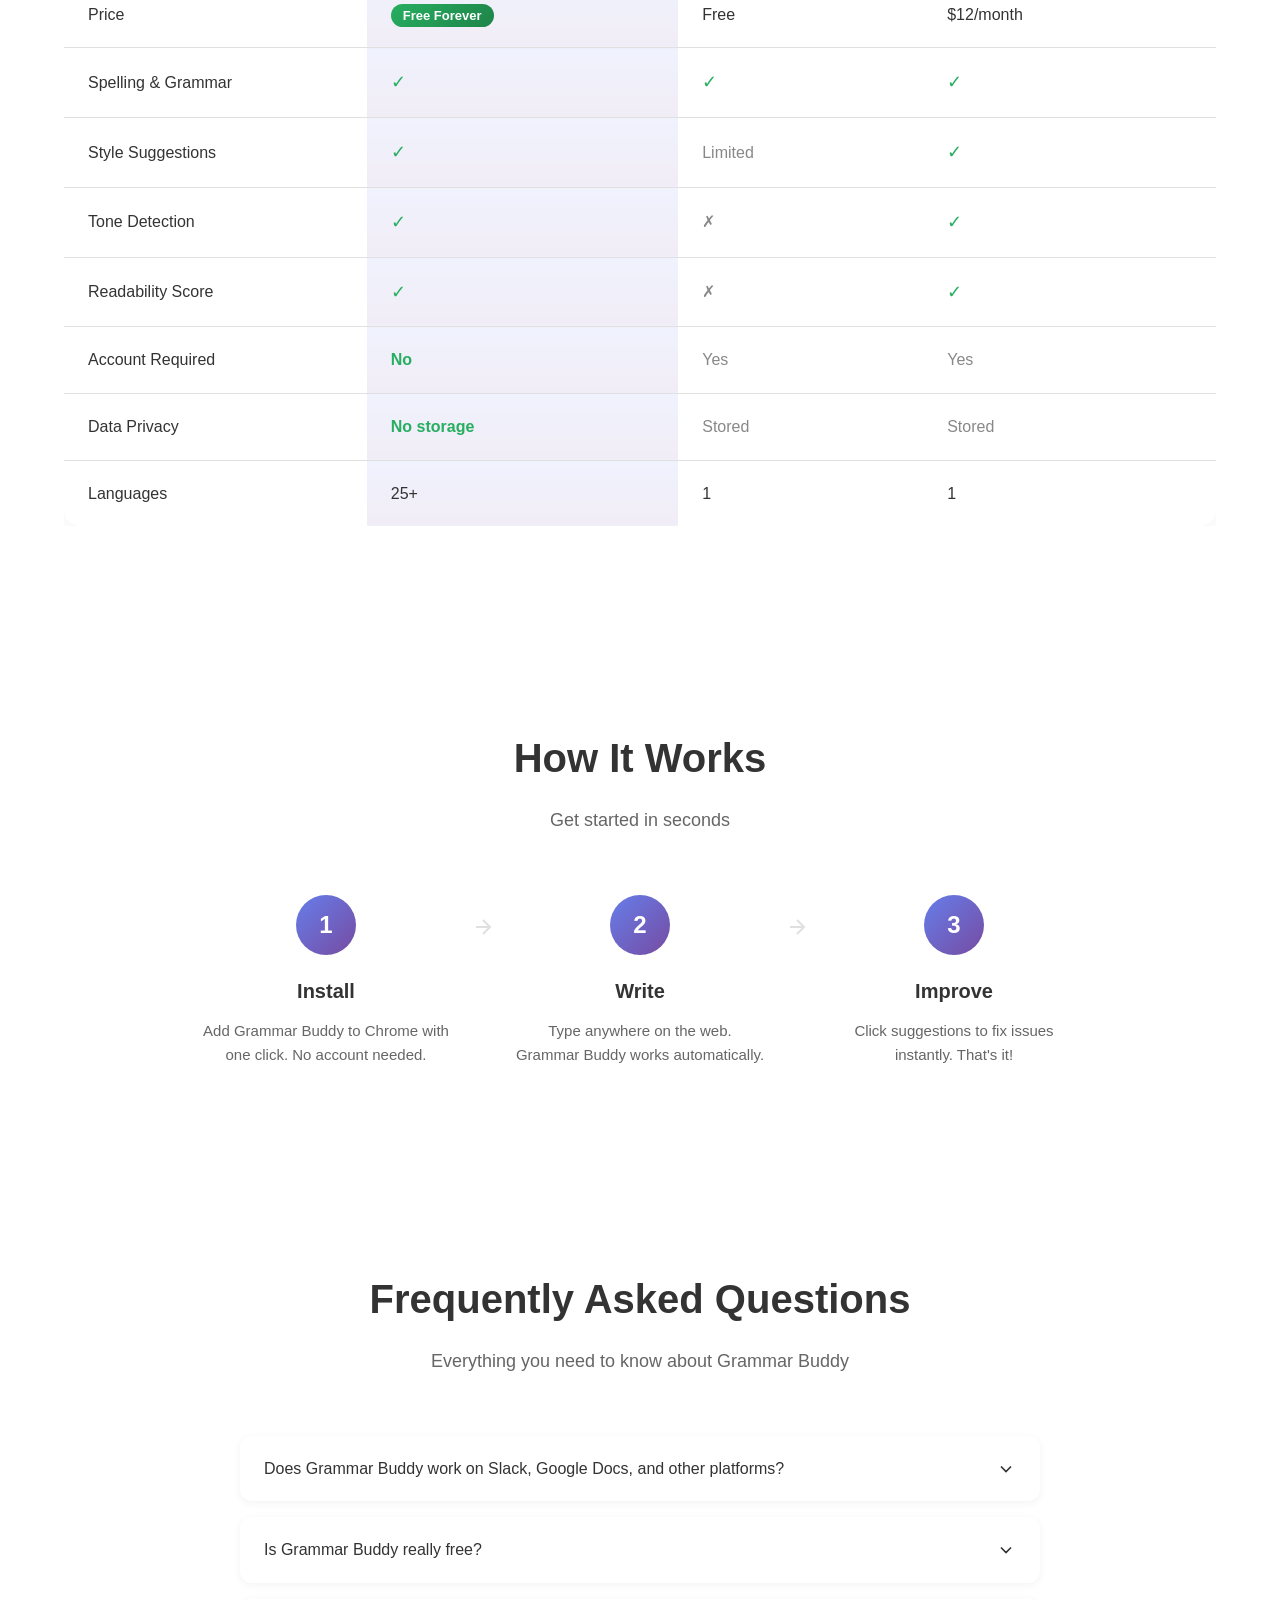
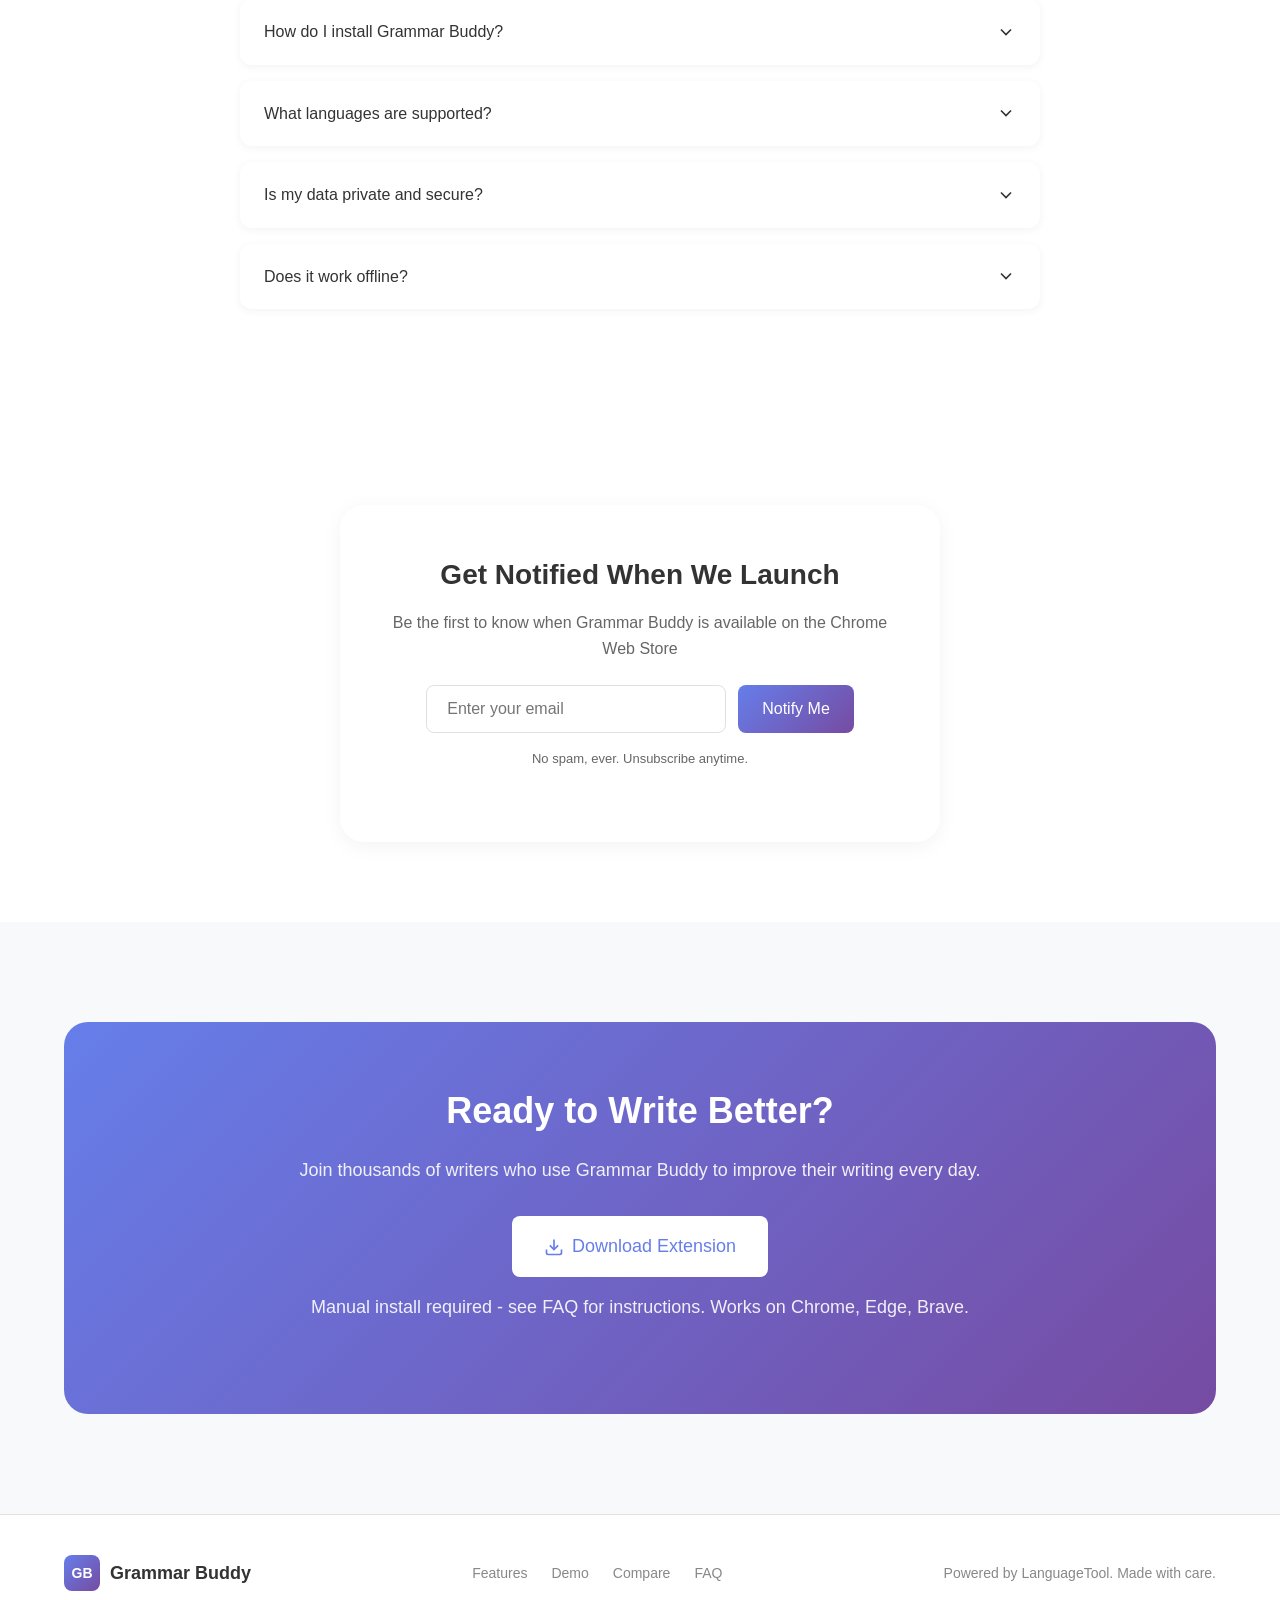
==== commit 0ec8d043: "Add interactive features: dark mode, typing animation, stats counter, email signup - Add dark mode t" ====
--- a/index.html
+++ b/index.html
@@ -3,8 +3,8 @@
 <head>
   <meta charset="UTF-8">
   <meta name="viewport" content="width=device-width, initial-scale=1.0">
-  <meta name="description" content="Grammar Buddy - Your AI-powered writing assistant. Get real-time grammar, spelling, style, and tone suggestions as you type.">
-  <title>Grammar Buddy - AI Writing Assistant</title>
+  <meta name="description" content="Grammar Buddy - Your AI-powered writing assistant. Get real-time grammar, spelling, style, and tone suggestions as you type. 100% free, no account required.">
+  <title>Grammar Buddy - Free AI Writing Assistant | Grammar & Spell Checker</title>
   <link rel="stylesheet" href="styles.css">
   <link rel="icon" type="image/svg+xml" href="assets/favicon.svg">
 </head>
@@ -19,7 +19,24 @@
       <div class="nav-links">
         <a href="#features">Features</a>
         <a href="#demo">Try It</a>
+        <a href="#compare">Compare</a>
         <a href="#faq">FAQ</a>
+        <button class="theme-toggle" id="themeToggle" title="Toggle dark mode">
+          <svg class="sun-icon" width="18" height="18" viewBox="0 0 24 24" fill="none" stroke="currentColor" stroke-width="2">
+            <circle cx="12" cy="12" r="5"></circle>
+            <line x1="12" y1="1" x2="12" y2="3"></line>
+            <line x1="12" y1="21" x2="12" y2="23"></line>
+            <line x1="4.22" y1="4.22" x2="5.64" y2="5.64"></line>
+            <line x1="18.36" y1="18.36" x2="19.78" y2="19.78"></line>
+            <line x1="1" y1="12" x2="3" y2="12"></line>
+            <line x1="21" y1="12" x2="23" y2="12"></line>
+            <line x1="4.22" y1="19.78" x2="5.64" y2="18.36"></line>
+            <line x1="18.36" y1="5.64" x2="19.78" y2="4.22"></line>
+          </svg>
+          <svg class="moon-icon" width="18" height="18" viewBox="0 0 24 24" fill="none" stroke="currentColor" stroke-width="2">
+            <path d="M21 12.79A9 9 0 1 1 11.21 3 7 7 0 0 0 21 12.79z"></path>
+          </svg>
+        </button>
         <a href="#install" class="btn btn-primary btn-sm">Download Free</a>
       </div>
     </div>
@@ -29,6 +46,16 @@
   <header class="hero">
     <div class="container">
       <div class="hero-content">
+        <div class="hero-badges">
+          <span class="badge badge-free">100% Free</span>
+          <span class="badge badge-privacy">
+            <svg width="14" height="14" viewBox="0 0 24 24" fill="none" stroke="currentColor" stroke-width="2">
+              <rect x="3" y="11" width="18" height="11" rx="2" ry="2"></rect>
+              <path d="M7 11V7a5 5 0 0 1 10 0v4"></path>
+            </svg>
+            Privacy First
+          </span>
+        </div>
         <h1 class="hero-title">
           Write with <span class="gradient-text">Confidence</span>
         </h1>
@@ -47,6 +74,20 @@
           </a>
           <span class="hero-note">No sign-up required</span>
         </div>
+        <div class="browser-badges">
+          <span class="browser-badge" title="Google Chrome">
+            <svg width="20" height="20" viewBox="0 0 24 24"><circle cx="12" cy="12" r="10" fill="#4285F4"/><circle cx="12" cy="12" r="4" fill="white"/><path d="M12 6 L21.5 12 L12 12 Z" fill="#34A853"/><path d="M12 12 L21.5 12 L16.5 20 Z" fill="#FBBC05"/><path d="M12 12 L16.5 20 L7.5 20 Z" fill="#EA4335"/></svg>
+            Chrome
+          </span>
+          <span class="browser-badge" title="Microsoft Edge">
+            <svg width="20" height="20" viewBox="0 0 24 24"><circle cx="12" cy="12" r="10" fill="#0078D4"/><path d="M6 12 Q12 4 18 12 Q12 20 6 12" fill="white"/></svg>
+            Edge
+          </span>
+          <span class="browser-badge" title="Brave Browser">
+            <svg width="20" height="20" viewBox="0 0 24 24"><circle cx="12" cy="12" r="10" fill="#FB542B"/><path d="M12 6 L16 10 L14 18 L12 16 L10 18 L8 10 Z" fill="white"/></svg>
+            Brave
+          </span>
+        </div>
       </div>
       <div class="hero-visual">
         <div class="browser-mockup">
@@ -54,11 +95,12 @@
             <div class="browser-dots">
               <span></span><span></span><span></span>
             </div>
-            <div class="browser-address">example.com</div>
+            <div class="browser-address">gmail.com</div>
           </div>
           <div class="browser-content">
-            <div class="demo-text">
-              <span>I </span><span class="error spelling" data-tooltip="Spelling: Did you mean 'received'?">recieved</span><span> you're message and </span><span class="error grammar" data-tooltip="Grammar: Use 'I' instead of 'me'">me</span><span> will </span><span class="error style" data-tooltip="Style: Consider 'respond' instead">get back to you</span><span> </span><span class="error tone" data-tooltip="Tone: Add urgency">soon</span><span>.</span>
+            <div class="typing-demo" id="typingDemo">
+              <span class="typing-text"></span>
+              <span class="typing-cursor">|</span>
             </div>
           </div>
         </div>
@@ -66,24 +108,57 @@
     </div>
   </header>
 
-  <!-- Stats Bar -->
+  <!-- Stats Bar with Animation -->
   <section class="stats-bar">
     <div class="container">
       <div class="stat">
-        <span class="stat-number">4</span>
-        <span class="stat-label">Issue Types</span>
+        <span class="stat-number" data-target="50000">0</span>
+        <span class="stat-label">Errors Caught</span>
       </div>
       <div class="stat">
         <span class="stat-number">100%</span>
         <span class="stat-label">Free Forever</span>
       </div>
       <div class="stat">
-        <span class="stat-number">20+</span>
+        <span class="stat-number" data-target="25">0</span>
         <span class="stat-label">Languages</span>
       </div>
       <div class="stat">
-        <span class="stat-number">Real-time</span>
-        <span class="stat-label">Feedback</span>
+        <span class="stat-number">&lt;1s</span>
+        <span class="stat-label">Response Time</span>
+      </div>
+    </div>
+  </section>
+
+  <!-- Trusted Platforms -->
+  <section class="trusted-section">
+    <div class="container">
+      <p class="trusted-label">Works everywhere you write</p>
+      <div class="trusted-logos">
+        <div class="trusted-logo" title="Gmail">
+          <svg width="32" height="32" viewBox="0 0 24 24" fill="#EA4335"><path d="M20 4H4c-1.1 0-2 .9-2 2v12c0 1.1.9 2 2 2h16c1.1 0 2-.9 2-2V6c0-1.1-.9-2-2-2zm0 4l-8 5-8-5V6l8 5 8-5v2z"/></svg>
+          <span>Gmail</span>
+        </div>
+        <div class="trusted-logo" title="Google Docs">
+          <svg width="32" height="32" viewBox="0 0 24 24" fill="#4285F4"><path d="M14 2H6c-1.1 0-2 .9-2 2v16c0 1.1.9 2 2 2h12c1.1 0 2-.9 2-2V8l-6-6zM6 20V4h7v5h5v11H6z"/></svg>
+          <span>Docs</span>
+        </div>
+        <div class="trusted-logo" title="Slack">
+          <svg width="32" height="32" viewBox="0 0 24 24"><path fill="#E01E5A" d="M5.042 15.165a2.528 2.528 0 0 1-2.52 2.523A2.528 2.528 0 0 1 0 15.165a2.527 2.527 0 0 1 2.522-2.52h2.52v2.52z"/><path fill="#36C5F0" d="M15.165 5.042a2.528 2.528 0 0 1 2.523-2.52A2.528 2.528 0 0 1 20.21 5.044a2.527 2.527 0 0 1-2.52 2.522h-2.52V5.042z"/><path fill="#2EB67D" d="M8.958 20.21a2.528 2.528 0 0 1-2.52-2.522 2.528 2.528 0 0 1 2.52-2.52h5.04v5.04a2.527 2.527 0 0 1-2.52 2.522 2.528 2.528 0 0 1-2.52-2.52z"/><path fill="#ECB22E" d="M20.21 8.958a2.528 2.528 0 0 1-2.522 2.52h-5.04V6.438a2.527 2.527 0 0 1 2.52-2.522 2.528 2.528 0 0 1 2.52 2.52v2.522z"/></svg>
+          <span>Slack</span>
+        </div>
+        <div class="trusted-logo" title="LinkedIn">
+          <svg width="32" height="32" viewBox="0 0 24 24" fill="#0A66C2"><path d="M20.447 20.452h-3.554v-5.569c0-1.328-.027-3.037-1.852-3.037-1.853 0-2.136 1.445-2.136 2.939v5.667H9.351V9h3.414v1.561h.046c.477-.9 1.637-1.85 3.37-1.85 3.601 0 4.267 2.37 4.267 5.455v6.286zM5.337 7.433c-1.144 0-2.063-.926-2.063-2.065 0-1.138.92-2.063 2.063-2.063 1.14 0 2.064.925 2.064 2.063 0 1.139-.925 2.065-2.064 2.065zm1.782 13.019H3.555V9h3.564v11.452zM22.225 0H1.771C.792 0 0 .774 0 1.729v20.542C0 23.227.792 24 1.771 24h20.451C23.2 24 24 23.227 24 22.271V1.729C24 .774 23.2 0 22.222 0h.003z"/></svg>
+          <span>LinkedIn</span>
+        </div>
+        <div class="trusted-logo" title="Twitter/X">
+          <svg width="32" height="32" viewBox="0 0 24 24" fill="#000"><path d="M18.244 2.25h3.308l-7.227 8.26 8.502 11.24H16.17l-5.214-6.817L4.99 21.75H1.68l7.73-8.835L1.254 2.25H8.08l4.713 6.231zm-1.161 17.52h1.833L7.084 4.126H5.117z"/></svg>
+          <span>Twitter</span>
+        </div>
+        <div class="trusted-logo" title="Notion">
+          <svg width="32" height="32" viewBox="0 0 24 24" fill="#000"><path d="M4.459 4.208c.746.606 1.026.56 2.428.466l13.215-.793c.28 0 .047-.28-.046-.326L17.86 1.968c-.42-.326-.98-.7-2.055-.607L3.01 2.295c-.466.046-.56.28-.374.466zm.793 3.08v13.904c0 .747.373 1.027 1.214.98l14.523-.84c.841-.046.935-.56.935-1.167V6.354c0-.606-.233-.933-.748-.886l-15.177.887c-.56.047-.747.327-.747.933zm14.337.745c.093.42 0 .84-.42.888l-.7.14v10.264c-.608.327-1.168.514-1.635.514-.748 0-.935-.234-1.495-.933l-4.577-7.186v6.952l1.448.327s0 .84-1.168.84l-3.22.186c-.094-.186 0-.653.327-.746l.84-.233V9.854L7.822 9.76c-.094-.42.14-1.026.793-1.073l3.453-.233 4.764 7.279v-6.44l-1.215-.14c-.093-.514.28-.886.747-.933zM2.638 1.502l13.589-.933c1.682-.14 2.102.093 2.802.607l3.87 2.706c.467.327.608.747.608 1.26v15.037c0 .98-.327 1.493-1.402 1.586l-15.457.934c-.98.047-1.448-.093-1.96-.747l-3.127-4.039c-.56-.747-.793-1.307-.793-1.96V2.951c0-.84.327-1.4 1.87-1.45z"/></svg>
+          <span>Notion</span>
+        </div>
       </div>
     </div>
   </section>
@@ -143,6 +218,123 @@
     </div>
   </section>
 
+  <!-- Before/After Section -->
+  <section class="before-after-section">
+    <div class="container">
+      <div class="section-header">
+        <h2>See the Difference</h2>
+        <p>Watch how Grammar Buddy transforms your writing</p>
+      </div>
+      <div class="before-after-grid">
+        <div class="ba-card">
+          <div class="ba-header">
+            <span class="ba-label ba-before">Before</span>
+            <span class="ba-category">Email</span>
+          </div>
+          <div class="ba-content ba-before-content">
+            <p>Hi, I wanted to <span class="ba-error">followup</span> on <span class="ba-error">are</span> meeting from last week. <span class="ba-error">Me and my team</span> <span class="ba-error">was</span> wondering if you <span class="ba-error">recieved</span> the proposal we <span class="ba-error">sended</span>.</p>
+          </div>
+        </div>
+        <div class="ba-arrow">
+          <svg width="32" height="32" viewBox="0 0 24 24" fill="none" stroke="currentColor" stroke-width="2">
+            <line x1="5" y1="12" x2="19" y2="12"></line>
+            <polyline points="12 5 19 12 12 19"></polyline>
+          </svg>
+        </div>
+        <div class="ba-card">
+          <div class="ba-header">
+            <span class="ba-label ba-after">After</span>
+            <span class="ba-category">Email</span>
+          </div>
+          <div class="ba-content ba-after-content">
+            <p>Hi, I wanted to <span class="ba-fix">follow up</span> on <span class="ba-fix">our</span> meeting from last week. <span class="ba-fix">My team and I</span> <span class="ba-fix">were</span> wondering if you <span class="ba-fix">received</span> the proposal we <span class="ba-fix">sent</span>.</p>
+          </div>
+        </div>
+      </div>
+      <div class="before-after-grid">
+        <div class="ba-card">
+          <div class="ba-header">
+            <span class="ba-label ba-before">Before</span>
+            <span class="ba-category">Social Post</span>
+          </div>
+          <div class="ba-content ba-before-content">
+            <p>Just finished reading this <span class="ba-error">absolutly</span> <span class="ba-error">amazing</span> book! <span class="ba-error">Its</span> <span class="ba-error">definately</span> one of the best <span class="ba-error">I ever red</span>. Highly recommend!</p>
+          </div>
+        </div>
+        <div class="ba-arrow">
+          <svg width="32" height="32" viewBox="0 0 24 24" fill="none" stroke="currentColor" stroke-width="2">
+            <line x1="5" y1="12" x2="19" y2="12"></line>
+            <polyline points="12 5 19 12 12 19"></polyline>
+          </svg>
+        </div>
+        <div class="ba-card">
+          <div class="ba-header">
+            <span class="ba-label ba-after">After</span>
+            <span class="ba-category">Social Post</span>
+          </div>
+          <div class="ba-content ba-after-content">
+            <p>Just finished reading this <span class="ba-fix">absolutely</span> <span class="ba-fix">incredible</span> book! <span class="ba-fix">It's</span> <span class="ba-fix">definitely</span> one of the best <span class="ba-fix">I've ever read</span>. Highly recommend!</p>
+          </div>
+        </div>
+      </div>
+    </div>
+  </section>
+
+  <!-- Use Cases Section -->
+  <section class="use-cases-section">
+    <div class="container">
+      <div class="section-header">
+        <h2>Perfect For Everyone</h2>
+        <p>Grammar Buddy helps all types of writers</p>
+      </div>
+      <div class="use-cases-grid">
+        <div class="use-case-card">
+          <div class="use-case-icon">
+            <svg width="32" height="32" viewBox="0 0 24 24" fill="none" stroke="currentColor" stroke-width="2">
+              <path d="M22 10v6M2 10l10-5 10 5-10 5z"></path>
+              <path d="M6 12v5c3 3 9 3 12 0v-5"></path>
+            </svg>
+          </div>
+          <h3>Students</h3>
+          <p>Write better essays, research papers, and assignments. Improve your grades with error-free writing.</p>
+        </div>
+        <div class="use-case-card">
+          <div class="use-case-icon">
+            <svg width="32" height="32" viewBox="0 0 24 24" fill="none" stroke="currentColor" stroke-width="2">
+              <rect x="2" y="7" width="20" height="14" rx="2" ry="2"></rect>
+              <path d="M16 21V5a2 2 0 0 0-2-2h-4a2 2 0 0 0-2 2v16"></path>
+            </svg>
+          </div>
+          <h3>Professionals</h3>
+          <p>Send polished emails, reports, and presentations. Make a great impression every time.</p>
+        </div>
+        <div class="use-case-card">
+          <div class="use-case-icon">
+            <svg width="32" height="32" viewBox="0 0 24 24" fill="none" stroke="currentColor" stroke-width="2">
+              <path d="M12 19l7-7 3 3-7 7-3-3z"></path>
+              <path d="M18 13l-1.5-7.5L2 2l3.5 14.5L13 18l5-5z"></path>
+              <path d="M2 2l7.586 7.586"></path>
+              <circle cx="11" cy="11" r="2"></circle>
+            </svg>
+          </div>
+          <h3>Writers & Bloggers</h3>
+          <p>Create engaging content that's free of errors. Focus on your ideas, not typos.</p>
+        </div>
+        <div class="use-case-card">
+          <div class="use-case-icon">
+            <svg width="32" height="32" viewBox="0 0 24 24" fill="none" stroke="currentColor" stroke-width="2">
+              <circle cx="12" cy="12" r="10"></circle>
+              <line x1="2" y1="12" x2="22" y2="12"></line>
+              <path d="M12 2a15.3 15.3 0 0 1 4 10 15.3 15.3 0 0 1-4 10 15.3 15.3 0 0 1-4-10 15.3 15.3 0 0 1 4-10z"></path>
+            </svg>
+          </div>
+          <h3>Non-Native Speakers</h3>
+          <p>Write confidently in English. Get suggestions that help you sound natural and fluent.</p>
+        </div>
+      </div>
+    </div>
+  </section>
+
   <!-- Interactive Demo -->
   <section id="demo" class="demo-section">
     <div class="container">
@@ -163,6 +355,81 @@
             <!-- Results populated by JS -->
           </div>
         </div>
+      </div>
+    </div>
+  </section>
+
+  <!-- Comparison Section -->
+  <section id="compare" class="comparison-section">
+    <div class="container">
+      <div class="section-header">
+        <h2>How We Compare</h2>
+        <p>See why Grammar Buddy is the smart choice</p>
+      </div>
+      <div class="comparison-table-wrapper">
+        <table class="comparison-table">
+          <thead>
+            <tr>
+              <th>Feature</th>
+              <th class="highlight-col">
+                <span class="table-logo">GB</span>
+                Grammar Buddy
+              </th>
+              <th>Grammarly Free</th>
+              <th>Grammarly Premium</th>
+            </tr>
+          </thead>
+          <tbody>
+            <tr>
+              <td>Price</td>
+              <td class="highlight-col"><span class="price-free">Free Forever</span></td>
+              <td>Free</td>
+              <td>$12/month</td>
+            </tr>
+            <tr>
+              <td>Spelling & Grammar</td>
+              <td class="highlight-col"><span class="check">✓</span></td>
+              <td><span class="check">✓</span></td>
+              <td><span class="check">✓</span></td>
+            </tr>
+            <tr>
+              <td>Style Suggestions</td>
+              <td class="highlight-col"><span class="check">✓</span></td>
+              <td><span class="cross">Limited</span></td>
+              <td><span class="check">✓</span></td>
+            </tr>
+            <tr>
+              <td>Tone Detection</td>
+              <td class="highlight-col"><span class="check">✓</span></td>
+              <td><span class="cross">✗</span></td>
+              <td><span class="check">✓</span></td>
+            </tr>
+            <tr>
+              <td>Readability Score</td>
+              <td class="highlight-col"><span class="check">✓</span></td>
+              <td><span class="cross">✗</span></td>
+              <td><span class="check">✓</span></td>
+            </tr>
+            <tr>
+              <td>Account Required</td>
+              <td class="highlight-col"><span class="check-green">No</span></td>
+              <td><span class="cross">Yes</span></td>
+              <td><span class="cross">Yes</span></td>
+            </tr>
+            <tr>
+              <td>Data Privacy</td>
+              <td class="highlight-col"><span class="check-green">No storage</span></td>
+              <td><span class="cross">Stored</span></td>
+              <td><span class="cross">Stored</span></td>
+            </tr>
+            <tr>
+              <td>Languages</td>
+              <td class="highlight-col">25+</td>
+              <td>1</td>
+              <td>1</td>
+            </tr>
+          </tbody>
+        </table>
       </div>
     </div>
   </section>
@@ -270,7 +537,7 @@
             </svg>
           </div>
           <div class="faq-answer">
-            <p>Grammar Buddy supports over 20 languages including English (US, UK, AU), German, French, Spanish, Portuguese, Dutch, Polish, Russian, and more. You can change the language in the extension settings.</p>
+            <p>Grammar Buddy supports over 25 languages including English (US, UK, AU), German, French, Spanish, Portuguese, Dutch, Polish, Russian, and more. You can change the language in the extension settings.</p>
           </div>
         </div>
         <div class="faq-item">
@@ -281,7 +548,7 @@
             </svg>
           </div>
           <div class="faq-answer">
-            <p>Your privacy is important to us. Grammar Buddy only sends text to LanguageTool's servers for grammar checking - no text is stored or logged. The extension doesn't collect any personal information or track your browsing activity.</p>
+            <p>Your privacy is our priority. Grammar Buddy only sends text to LanguageTool's servers for grammar checking - no text is stored or logged. The extension doesn't collect any personal information or track your browsing activity.</p>
           </div>
         </div>
         <div class="faq-item">
@@ -295,6 +562,21 @@
             <p>Grammar Buddy requires an internet connection to check your text using the LanguageTool API. However, your ignored words and settings are stored locally and will persist offline.</p>
           </div>
         </div>
+      </div>
+    </div>
+  </section>
+
+  <!-- Email Signup -->
+  <section class="signup-section">
+    <div class="container">
+      <div class="signup-card">
+        <h2>Get Notified When We Launch</h2>
+        <p>Be the first to know when Grammar Buddy is available on the Chrome Web Store</p>
+        <form class="signup-form" id="signupForm">
+          <input type="email" placeholder="Enter your email" required>
+          <button type="submit" class="btn btn-primary">Notify Me</button>
+        </form>
+        <p class="signup-note">No spam, ever. Unsubscribe anytime.</p>
       </div>
     </div>
   </section>
@@ -329,8 +611,8 @@
         <div class="footer-links">
           <a href="#features">Features</a>
           <a href="#demo">Demo</a>
-          <a href="#">Privacy</a>
-          <a href="#">Terms</a>
+          <a href="#compare">Compare</a>
+          <a href="#faq">FAQ</a>
         </div>
         <div class="footer-copy">
           <p>Powered by LanguageTool. Made with care.</p>
--- a/styles.css
+++ b/styles.css
@@ -12,7 +12,19 @@
   --text-muted: #888;
   --bg: #ffffff;
   --bg-alt: #f8f9fa;
+  --bg-dark: #1a1a2e;
   --border: #e0e0e0;
+  --card-bg: #ffffff;
+}
+
+[data-theme="dark"] {
+  --text: #e0e0e0;
+  --text-light: #b0b0b0;
+  --text-muted: #888;
+  --bg: #1a1a2e;
+  --bg-alt: #16213e;
+  --border: #2d3748;
+  --card-bg: #1e2a4a;
 }
 
 * {
@@ -30,6 +42,7 @@
   color: var(--text);
   line-height: 1.6;
   background: var(--bg);
+  transition: background 0.3s ease, color 0.3s ease;
 }
 
 .container {
@@ -78,6 +91,36 @@
   -webkit-background-clip: text;
   -webkit-text-fill-color: transparent;
   background-clip: text;
+}
+
+/* Theme Toggle */
+.theme-toggle {
+  background: none;
+  border: none;
+  cursor: pointer;
+  padding: 8px;
+  border-radius: 8px;
+  display: flex;
+  align-items: center;
+  justify-content: center;
+  color: var(--text);
+  transition: background 0.2s ease;
+}
+
+.theme-toggle:hover {
+  background: var(--bg-alt);
+}
+
+.theme-toggle .moon-icon {
+  display: none;
+}
+
+[data-theme="dark"] .theme-toggle .sun-icon {
+  display: none;
+}
+
+[data-theme="dark"] .theme-toggle .moon-icon {
+  display: block;
 }
 
 /* Navigation */
@@ -90,6 +133,11 @@
   backdrop-filter: blur(10px);
   z-index: 1000;
   border-bottom: 1px solid var(--border);
+  transition: background 0.3s ease;
+}
+
+[data-theme="dark"] .navbar {
+  background: rgba(26, 26, 46, 0.95);
 }
 
 .navbar .container {
@@ -126,7 +174,7 @@
 .nav-links {
   display: flex;
   align-items: center;
-  gap: 32px;
+  gap: 24px;
 }
 
 .nav-links a {
@@ -140,6 +188,49 @@
   color: var(--primary);
 }
 
+/* Hero Badges */
+.hero-badges {
+  display: flex;
+  gap: 12px;
+  margin-bottom: 20px;
+}
+
+.badge {
+  display: inline-flex;
+  align-items: center;
+  gap: 6px;
+  padding: 6px 12px;
+  border-radius: 20px;
+  font-size: 13px;
+  font-weight: 500;
+}
+
+.badge-free {
+  background: linear-gradient(135deg, var(--tone), #1e8449);
+  color: white;
+}
+
+.badge-privacy {
+  background: var(--bg-alt);
+  color: var(--text);
+  border: 1px solid var(--border);
+}
+
+/* Browser Badges */
+.browser-badges {
+  display: flex;
+  gap: 16px;
+  margin-top: 24px;
+}
+
+.browser-badge {
+  display: flex;
+  align-items: center;
+  gap: 6px;
+  font-size: 13px;
+  color: var(--text-muted);
+}
+
 /* Hero */
 .hero {
   padding: 140px 0 80px;
@@ -179,16 +270,33 @@
   color: var(--text-muted);
 }
 
+/* Typing Demo */
+.typing-demo {
+  font-size: 18px;
+  line-height: 1.8;
+  min-height: 100px;
+}
+
+.typing-cursor {
+  animation: blink 1s infinite;
+  color: var(--primary);
+}
+
+@keyframes blink {
+  0%, 50% { opacity: 1; }
+  51%, 100% { opacity: 0; }
+}
+
 /* Browser Mockup */
 .browser-mockup {
-  background: white;
+  background: var(--card-bg);
   border-radius: 12px;
-  box-shadow: 0 20px 60px rgba(0, 0, 0, 0.1);
+  box-shadow: 0 20px 60px rgba(0, 0, 0, 0.15);
   overflow: hidden;
 }
 
 .browser-header {
-  background: #f5f5f5;
+  background: var(--bg-alt);
   padding: 12px 16px;
   display: flex;
   align-items: center;
@@ -214,7 +322,7 @@
 
 .browser-address {
   flex: 1;
-  background: white;
+  background: var(--bg);
   padding: 6px 12px;
   border-radius: 6px;
   font-size: 13px;
@@ -225,57 +333,6 @@
   padding: 40px;
 }
 
-.demo-text {
-  font-size: 18px;
-  line-height: 2;
-}
-
-.demo-text .error {
-  position: relative;
-  cursor: pointer;
-  padding-bottom: 2px;
-}
-
-.demo-text .error.spelling {
-  background: linear-gradient(to bottom, transparent 85%, var(--spelling) 85%);
-}
-
-.demo-text .error.grammar {
-  background: linear-gradient(to bottom, transparent 85%, var(--grammar) 85%);
-}
-
-.demo-text .error.style {
-  background: linear-gradient(to bottom, transparent 85%, var(--style) 85%);
-}
-
-.demo-text .error.tone {
-  background: linear-gradient(to bottom, transparent 85%, var(--tone) 85%);
-}
-
-.demo-text .error::after {
-  content: attr(data-tooltip);
-  position: absolute;
-  bottom: 100%;
-  left: 50%;
-  transform: translateX(-50%);
-  background: #333;
-  color: white;
-  padding: 8px 12px;
-  border-radius: 6px;
-  font-size: 13px;
-  white-space: nowrap;
-  opacity: 0;
-  visibility: hidden;
-  transition: all 0.2s ease;
-  z-index: 10;
-}
-
-.demo-text .error:hover::after {
-  opacity: 1;
-  visibility: visible;
-  bottom: calc(100% + 8px);
-}
-
 /* Stats Bar */
 .stats-bar {
   background: linear-gradient(135deg, var(--primary), var(--primary-dark));
@@ -305,6 +362,47 @@
   opacity: 0.9;
 }
 
+/* Trusted Section */
+.trusted-section {
+  padding: 60px 0;
+  background: var(--bg);
+}
+
+.trusted-label {
+  text-align: center;
+  font-size: 14px;
+  color: var(--text-muted);
+  text-transform: uppercase;
+  letter-spacing: 1px;
+  margin-bottom: 30px;
+}
+
+.trusted-logos {
+  display: flex;
+  justify-content: center;
+  align-items: center;
+  gap: 48px;
+  flex-wrap: wrap;
+}
+
+.trusted-logo {
+  display: flex;
+  flex-direction: column;
+  align-items: center;
+  gap: 8px;
+  opacity: 0.6;
+  transition: opacity 0.2s ease;
+}
+
+.trusted-logo:hover {
+  opacity: 1;
+}
+
+.trusted-logo span {
+  font-size: 12px;
+  color: var(--text-muted);
+}
+
 /* Features */
 .features {
   padding: 100px 0;
@@ -333,7 +431,7 @@
 }
 
 .feature-card {
-  background: white;
+  background: var(--card-bg);
   padding: 32px;
   border-radius: 16px;
   box-shadow: 0 4px 20px rgba(0, 0, 0, 0.05);
@@ -371,6 +469,123 @@
   line-height: 1.6;
 }
 
+/* Before/After Section */
+.before-after-section {
+  padding: 100px 0;
+  background: var(--bg-alt);
+}
+
+.before-after-grid {
+  display: flex;
+  align-items: center;
+  justify-content: center;
+  gap: 24px;
+  margin-bottom: 40px;
+}
+
+.ba-card {
+  flex: 1;
+  max-width: 450px;
+  background: var(--card-bg);
+  border-radius: 16px;
+  overflow: hidden;
+  box-shadow: 0 4px 20px rgba(0, 0, 0, 0.05);
+}
+
+.ba-header {
+  display: flex;
+  justify-content: space-between;
+  align-items: center;
+  padding: 16px 20px;
+  border-bottom: 1px solid var(--border);
+}
+
+.ba-label {
+  font-size: 12px;
+  font-weight: 600;
+  text-transform: uppercase;
+  letter-spacing: 0.5px;
+  padding: 4px 10px;
+  border-radius: 4px;
+}
+
+.ba-before { background: rgba(231, 76, 60, 0.1); color: var(--spelling); }
+.ba-after { background: rgba(39, 174, 96, 0.1); color: var(--tone); }
+
+.ba-category {
+  font-size: 13px;
+  color: var(--text-muted);
+}
+
+.ba-content {
+  padding: 24px;
+  font-size: 16px;
+  line-height: 1.8;
+}
+
+.ba-error {
+  background: rgba(231, 76, 60, 0.15);
+  border-bottom: 2px solid var(--spelling);
+  padding: 0 2px;
+}
+
+.ba-fix {
+  background: rgba(39, 174, 96, 0.15);
+  border-bottom: 2px solid var(--tone);
+  padding: 0 2px;
+}
+
+.ba-arrow {
+  color: var(--primary);
+  flex-shrink: 0;
+}
+
+/* Use Cases Section */
+.use-cases-section {
+  padding: 100px 0;
+}
+
+.use-cases-grid {
+  display: grid;
+  grid-template-columns: repeat(4, 1fr);
+  gap: 30px;
+}
+
+.use-case-card {
+  text-align: center;
+  padding: 40px 24px;
+  background: var(--card-bg);
+  border-radius: 16px;
+  box-shadow: 0 4px 20px rgba(0, 0, 0, 0.05);
+  transition: transform 0.2s ease;
+}
+
+.use-case-card:hover {
+  transform: translateY(-5px);
+}
+
+.use-case-icon {
+  width: 64px;
+  height: 64px;
+  margin: 0 auto 20px;
+  background: linear-gradient(135deg, var(--primary), var(--primary-dark));
+  border-radius: 16px;
+  display: flex;
+  align-items: center;
+  justify-content: center;
+  color: white;
+}
+
+.use-case-card h3 {
+  margin-bottom: 12px;
+  font-size: 18px;
+}
+
+.use-case-card p {
+  font-size: 14px;
+  color: var(--text-light);
+}
+
 /* Demo Section */
 .demo-section {
   padding: 100px 0;
@@ -381,7 +596,7 @@
   display: grid;
   grid-template-columns: 2fr 1fr;
   gap: 30px;
-  background: white;
+  background: var(--card-bg);
   border-radius: 16px;
   overflow: hidden;
   box-shadow: 0 4px 20px rgba(0, 0, 0, 0.05);
@@ -402,6 +617,8 @@
   outline: none;
   white-space: pre-wrap;
   word-wrap: break-word;
+  background: var(--card-bg);
+  color: var(--text);
 }
 
 .demo-editable:empty::before {
@@ -497,7 +714,7 @@
 }
 
 .result-item {
-  background: white;
+  background: var(--card-bg);
   padding: 12px 16px;
   border-radius: 8px;
   border-left: 3px solid;
@@ -531,6 +748,139 @@
   margin-top: 4px;
 }
 
+/* Comparison Section */
+.comparison-section {
+  padding: 100px 0;
+}
+
+.comparison-table-wrapper {
+  overflow-x: auto;
+}
+
+.comparison-table {
+  width: 100%;
+  border-collapse: collapse;
+  background: var(--card-bg);
+  border-radius: 16px;
+  overflow: hidden;
+  box-shadow: 0 4px 20px rgba(0, 0, 0, 0.05);
+}
+
+.comparison-table th,
+.comparison-table td {
+  padding: 20px 24px;
+  text-align: left;
+  border-bottom: 1px solid var(--border);
+}
+
+.comparison-table thead th {
+  background: var(--bg-alt);
+  font-weight: 600;
+  font-size: 14px;
+}
+
+.comparison-table tbody tr:last-child td {
+  border-bottom: none;
+}
+
+.comparison-table .highlight-col {
+  background: linear-gradient(180deg, rgba(102, 126, 234, 0.1) 0%, rgba(118, 75, 162, 0.1) 100%);
+}
+
+.table-logo {
+  display: inline-flex;
+  width: 28px;
+  height: 28px;
+  background: linear-gradient(135deg, var(--primary), var(--primary-dark));
+  border-radius: 6px;
+  align-items: center;
+  justify-content: center;
+  color: white;
+  font-size: 11px;
+  font-weight: 700;
+  margin-right: 8px;
+  vertical-align: middle;
+}
+
+.price-free {
+  background: linear-gradient(135deg, var(--tone), #1e8449);
+  color: white;
+  padding: 4px 12px;
+  border-radius: 20px;
+  font-weight: 600;
+  font-size: 13px;
+}
+
+.check { color: var(--tone); font-size: 18px; }
+.check-green { color: var(--tone); font-weight: 600; }
+.cross { color: var(--text-muted); }
+
+/* Testimonials Section */
+.testimonials-section {
+  padding: 100px 0;
+  background: var(--bg-alt);
+}
+
+.testimonials-grid {
+  display: grid;
+  grid-template-columns: repeat(3, 1fr);
+  gap: 30px;
+}
+
+.testimonial-card {
+  background: var(--card-bg);
+  padding: 32px;
+  border-radius: 16px;
+  box-shadow: 0 4px 20px rgba(0, 0, 0, 0.05);
+}
+
+.testimonial-stars {
+  color: #ffc107;
+  font-size: 18px;
+  margin-bottom: 16px;
+}
+
+.testimonial-text {
+  font-size: 16px;
+  line-height: 1.7;
+  color: var(--text-light);
+  margin-bottom: 24px;
+  font-style: italic;
+}
+
+.testimonial-author {
+  display: flex;
+  align-items: center;
+  gap: 12px;
+}
+
+.author-avatar {
+  width: 48px;
+  height: 48px;
+  background: linear-gradient(135deg, var(--primary), var(--primary-dark));
+  border-radius: 50%;
+  display: flex;
+  align-items: center;
+  justify-content: center;
+  color: white;
+  font-weight: 600;
+  font-size: 14px;
+}
+
+.author-info {
+  display: flex;
+  flex-direction: column;
+}
+
+.author-info strong {
+  font-size: 15px;
+}
+
+.author-info span {
+  font-size: 13px;
+  color: var(--text-muted);
+}
+
 /* How It Works */
 .how-it-works {
   padding: 100px 0;
@@ -582,6 +932,7 @@
 /* FAQ Section */
 .faq-section {
   padding: 100px 0;
+  background: var(--bg);
 }
 
 .faq-list {
@@ -590,7 +941,7 @@
 }
 
 .faq-item {
-  background: white;
+  background: var(--card-bg);
   border-radius: 12px;
   margin-bottom: 16px;
   box-shadow: 0 2px 10px rgba(0, 0, 0, 0.05);
@@ -659,6 +1010,59 @@
   color: var(--primary);
 }
 
+/* Signup Section */
+.signup-section {
+  padding: 80px 0;
+}
+
+.signup-card {
+  max-width: 600px;
+  margin: 0 auto;
+  text-align: center;
+  background: var(--card-bg);
+  padding: 48px;
+  border-radius: 24px;
+  box-shadow: 0 4px 20px rgba(0, 0, 0, 0.05);
+}
+
+.signup-card h2 {
+  font-size: 28px;
+  margin-bottom: 12px;
+}
+
+.signup-card > p {
+  color: var(--text-light);
+  margin-bottom: 24px;
+}
+
+.signup-form {
+  display: flex;
+  gap: 12px;
+  justify-content: center;
+}
+
+.signup-form input {
+  flex: 1;
+  max-width: 300px;
+  padding: 14px 20px;
+  border: 1px solid var(--border);
+  border-radius: 8px;
+  font-size: 16px;
+  background: var(--bg);
+  color: var(--text);
+}
+
+.signup-form input:focus {
+  outline: none;
+  border-color: var(--primary);
+}
+
+.signup-note {
+  margin-top: 16px;
+  font-size: 13px;
+  color: var(--text-muted);
+}
+
 /* Install Section */
 .install-section {
   padding: 100px 0;
@@ -703,6 +1107,7 @@
 .footer {
   padding: 40px 0;
   border-top: 1px solid var(--border);
+  background: var(--bg);
 }
 
 .footer-content {
@@ -742,8 +1147,13 @@
 
 /* Responsive */
 @media (max-width: 1024px) {
-  .features-grid {
+  .features-grid,
+  .use-cases-grid {
     grid-template-columns: repeat(2, 1fr);
+  }
+
+  .testimonials-grid {
+    grid-template-columns: 1fr;
   }
 
   .demo-container {
@@ -753,6 +1163,18 @@
   .demo-results {
     border-left: none;
     border-top: 1px solid var(--border);
+  }
+
+  .before-after-grid {
+    flex-direction: column;
+  }
+
+  .ba-card {
+    max-width: 100%;
+  }
+
+  .ba-arrow {
+    transform: rotate(90deg);
   }
 }
 
@@ -775,6 +1197,14 @@
     align-items: center;
   }
 
+  .hero-badges {
+    justify-content: center;
+  }
+
+  .browser-badges {
+    justify-content: center;
+  }
+
   .hero-visual {
     display: none;
   }
@@ -783,7 +1213,12 @@
     display: none;
   }
 
-  .features-grid {
+  .nav-links .theme-toggle {
+    display: flex;
+  }
+
+  .features-grid,
+  .use-cases-grid {
     grid-template-columns: 1fr;
   }
 
@@ -801,4 +1236,26 @@
     flex-direction: column;
     text-align: center;
   }
-}
+
+  .signup-form {
+    flex-direction: column;
+    align-items: center;
+  }
+
+  .signup-form input {
+    max-width: 100%;
+  }
+
+  .comparison-table {
+    font-size: 14px;
+  }
+
+  .comparison-table th,
+  .comparison-table td {
+    padding: 12px 16px;
+  }
+
+  .trusted-logos {
+    gap: 24px;
+  }
+}
